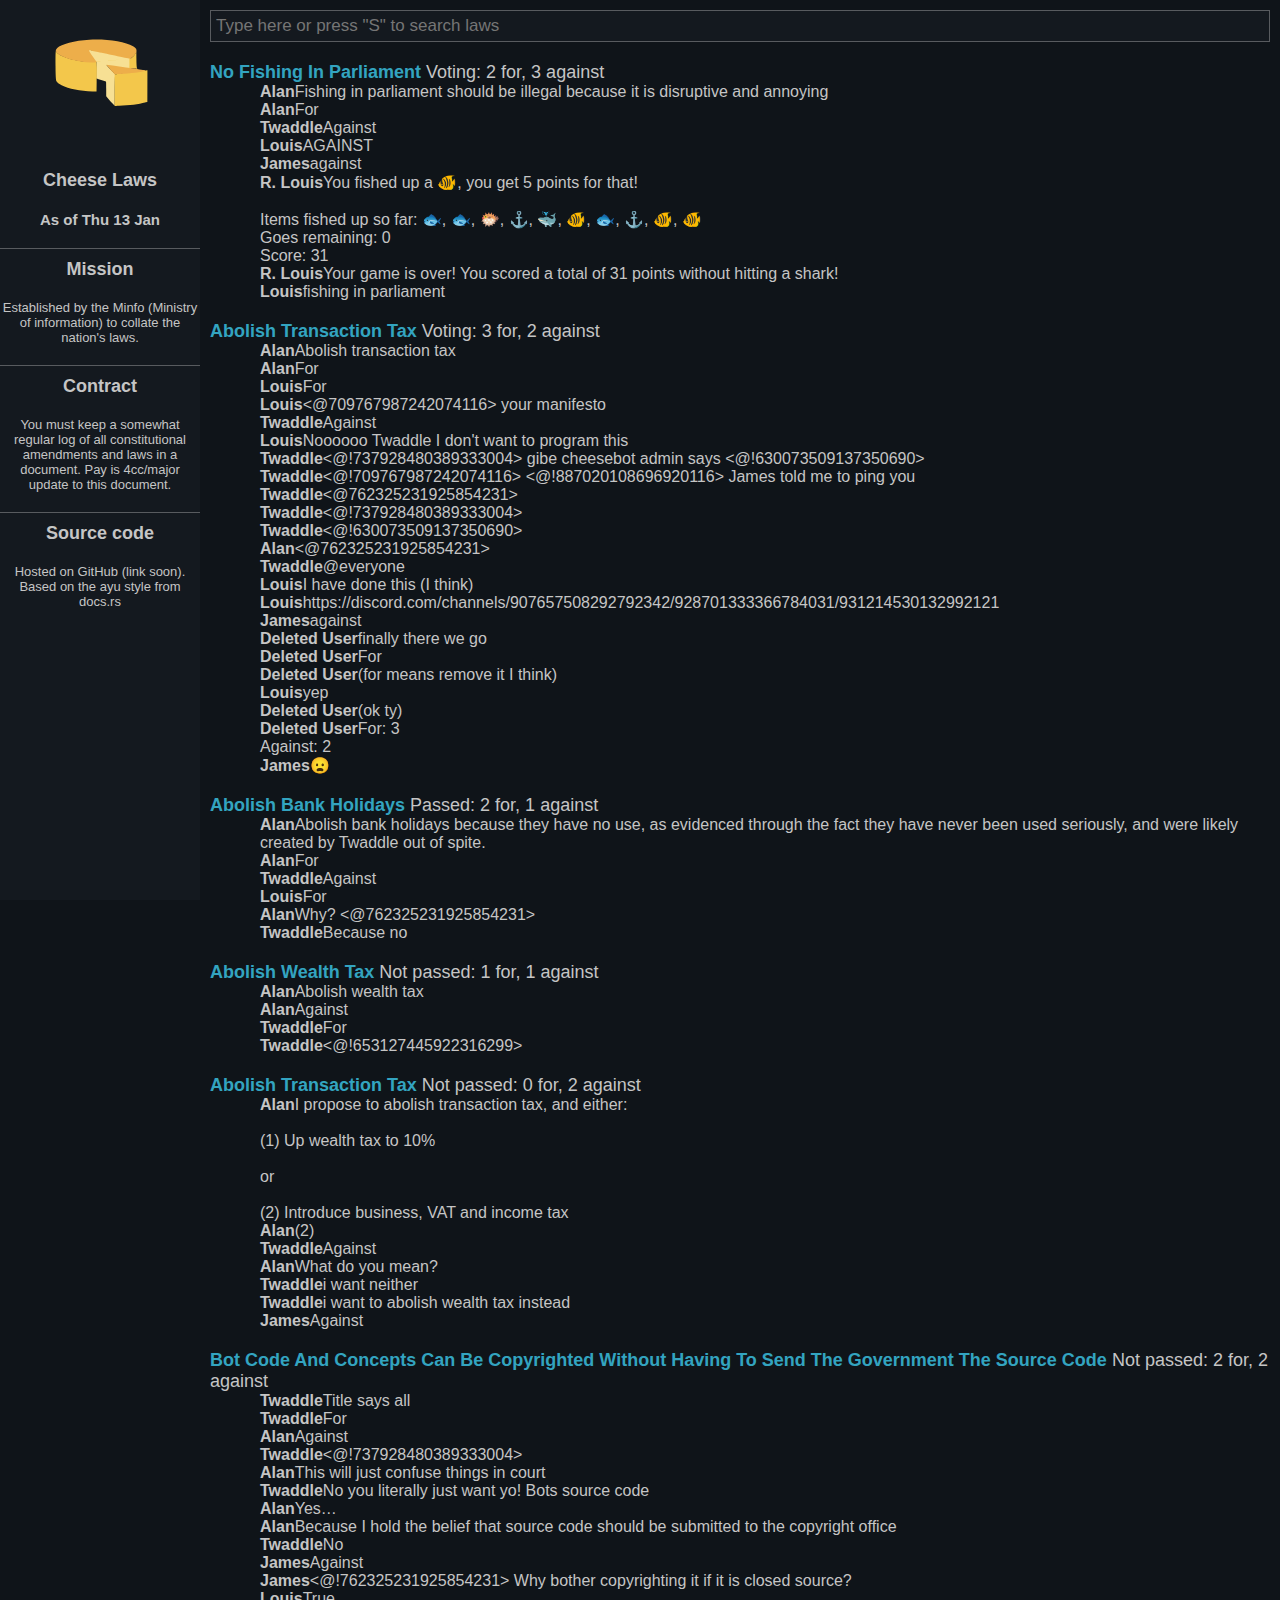
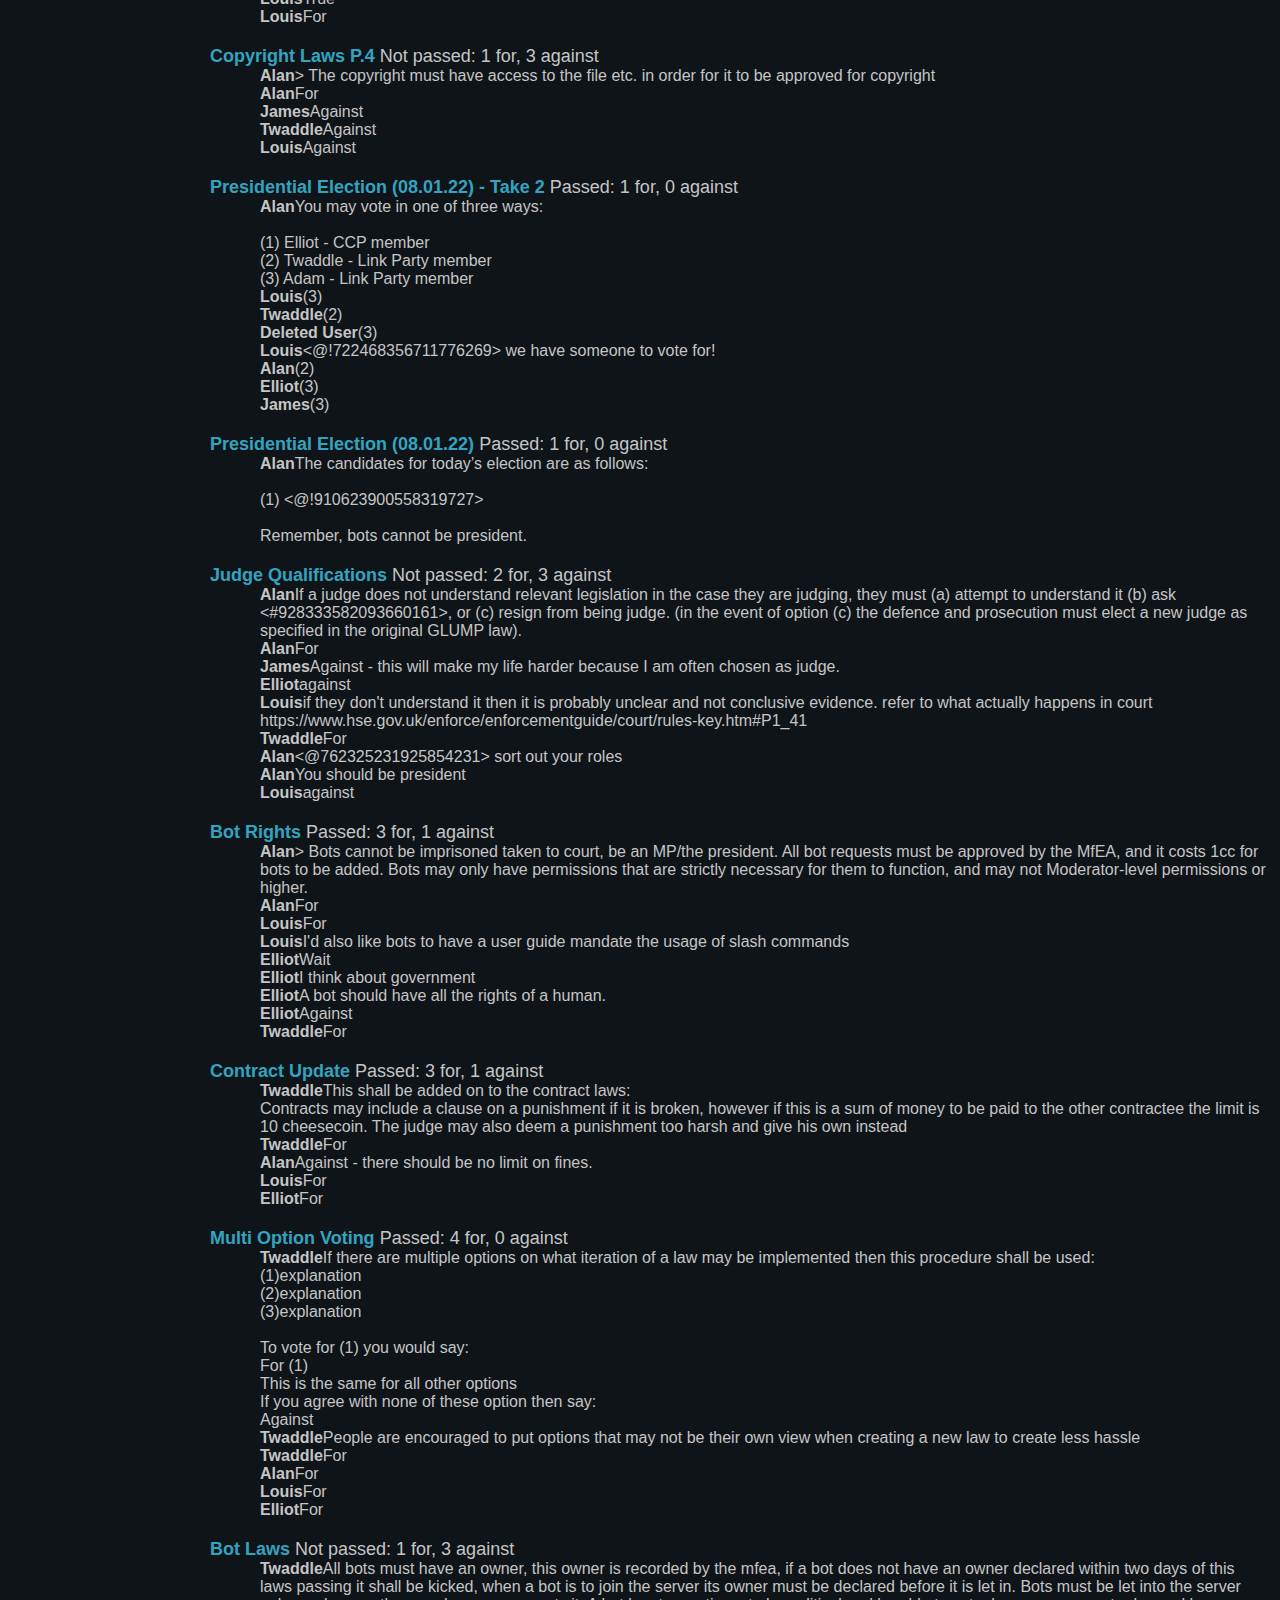
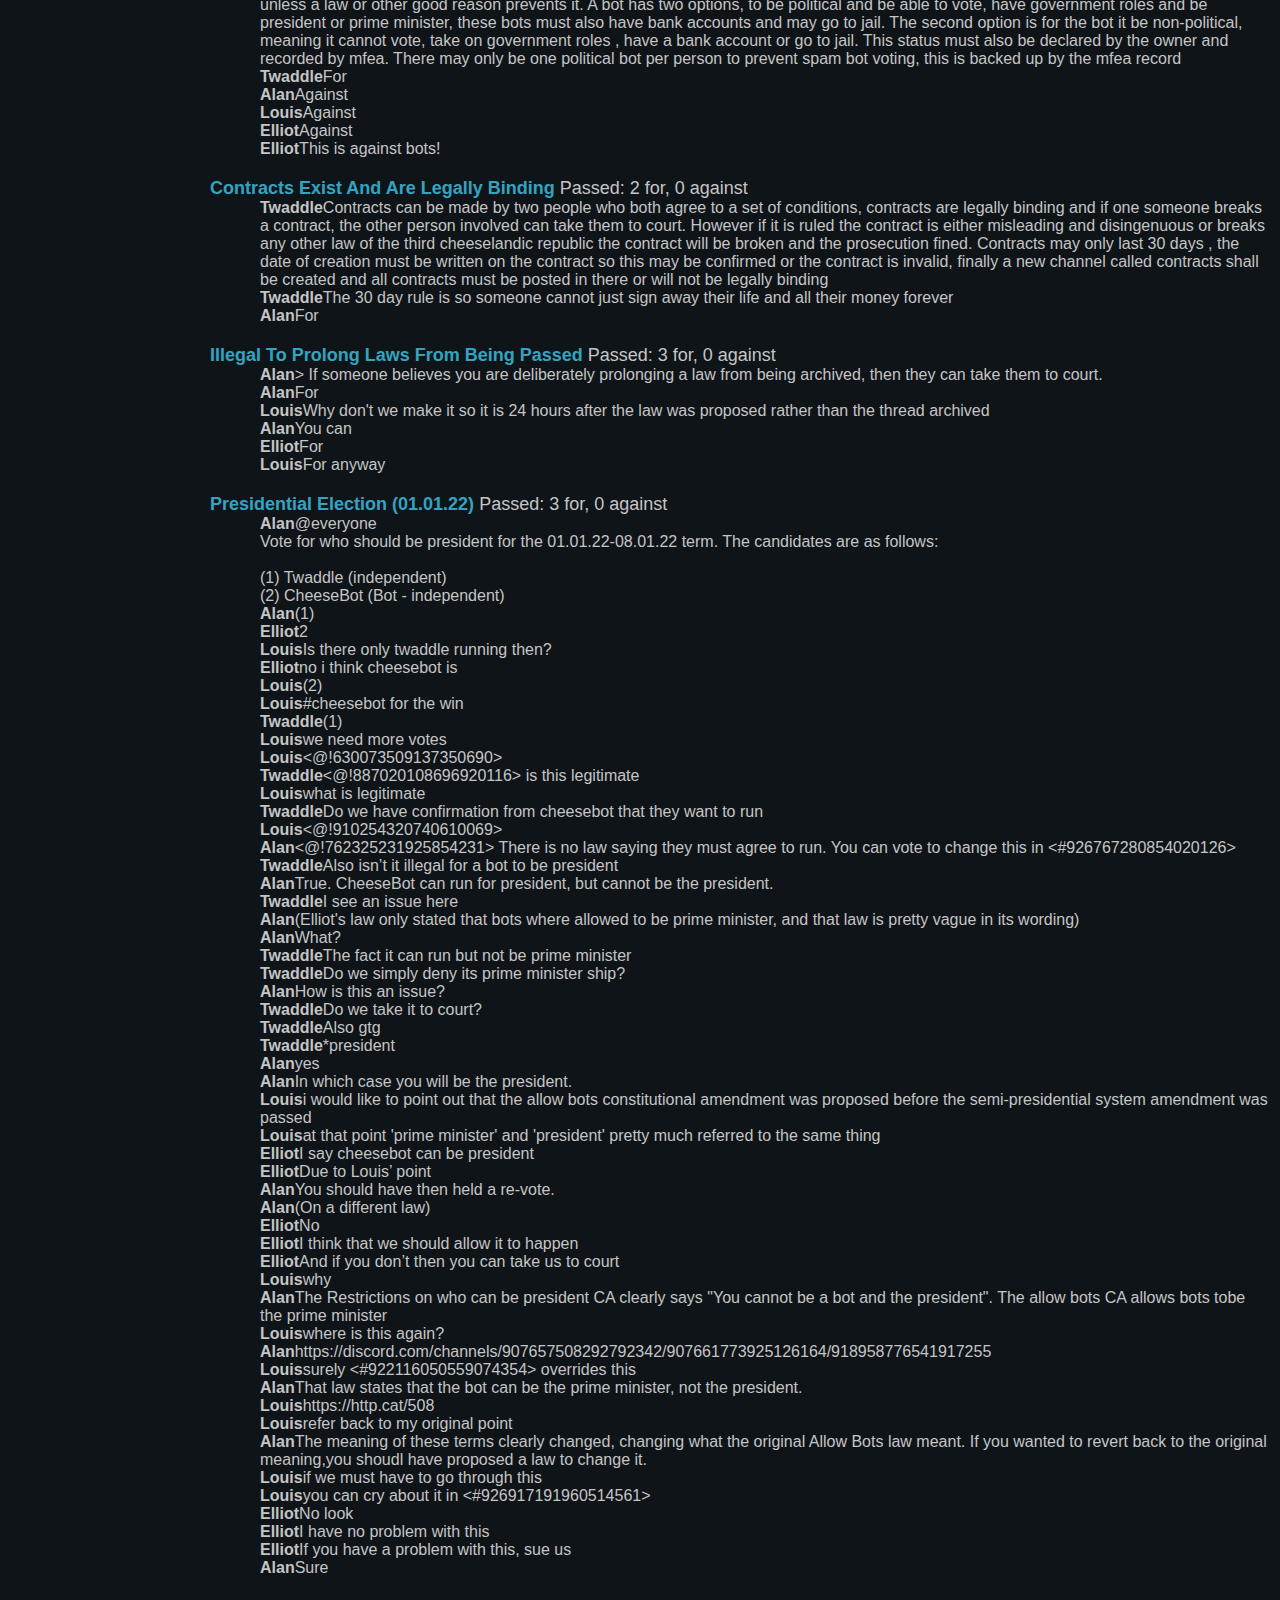
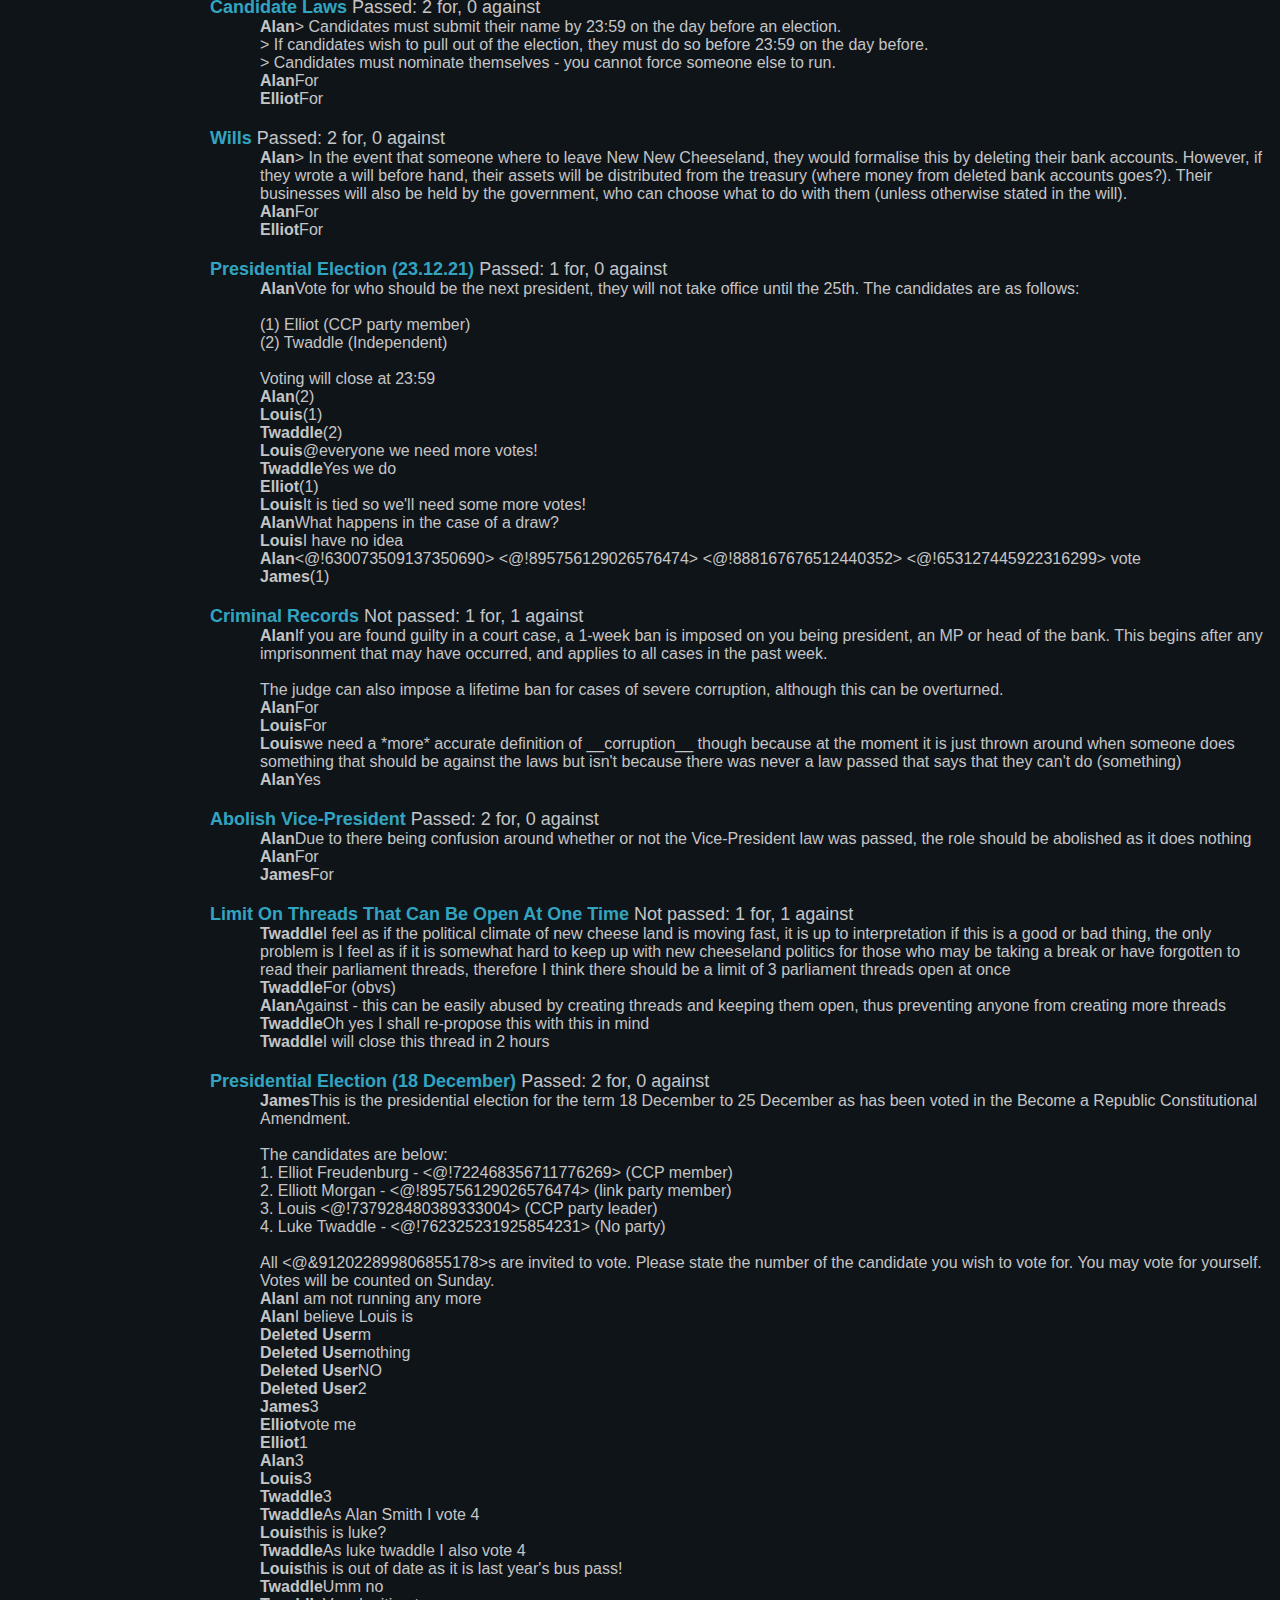
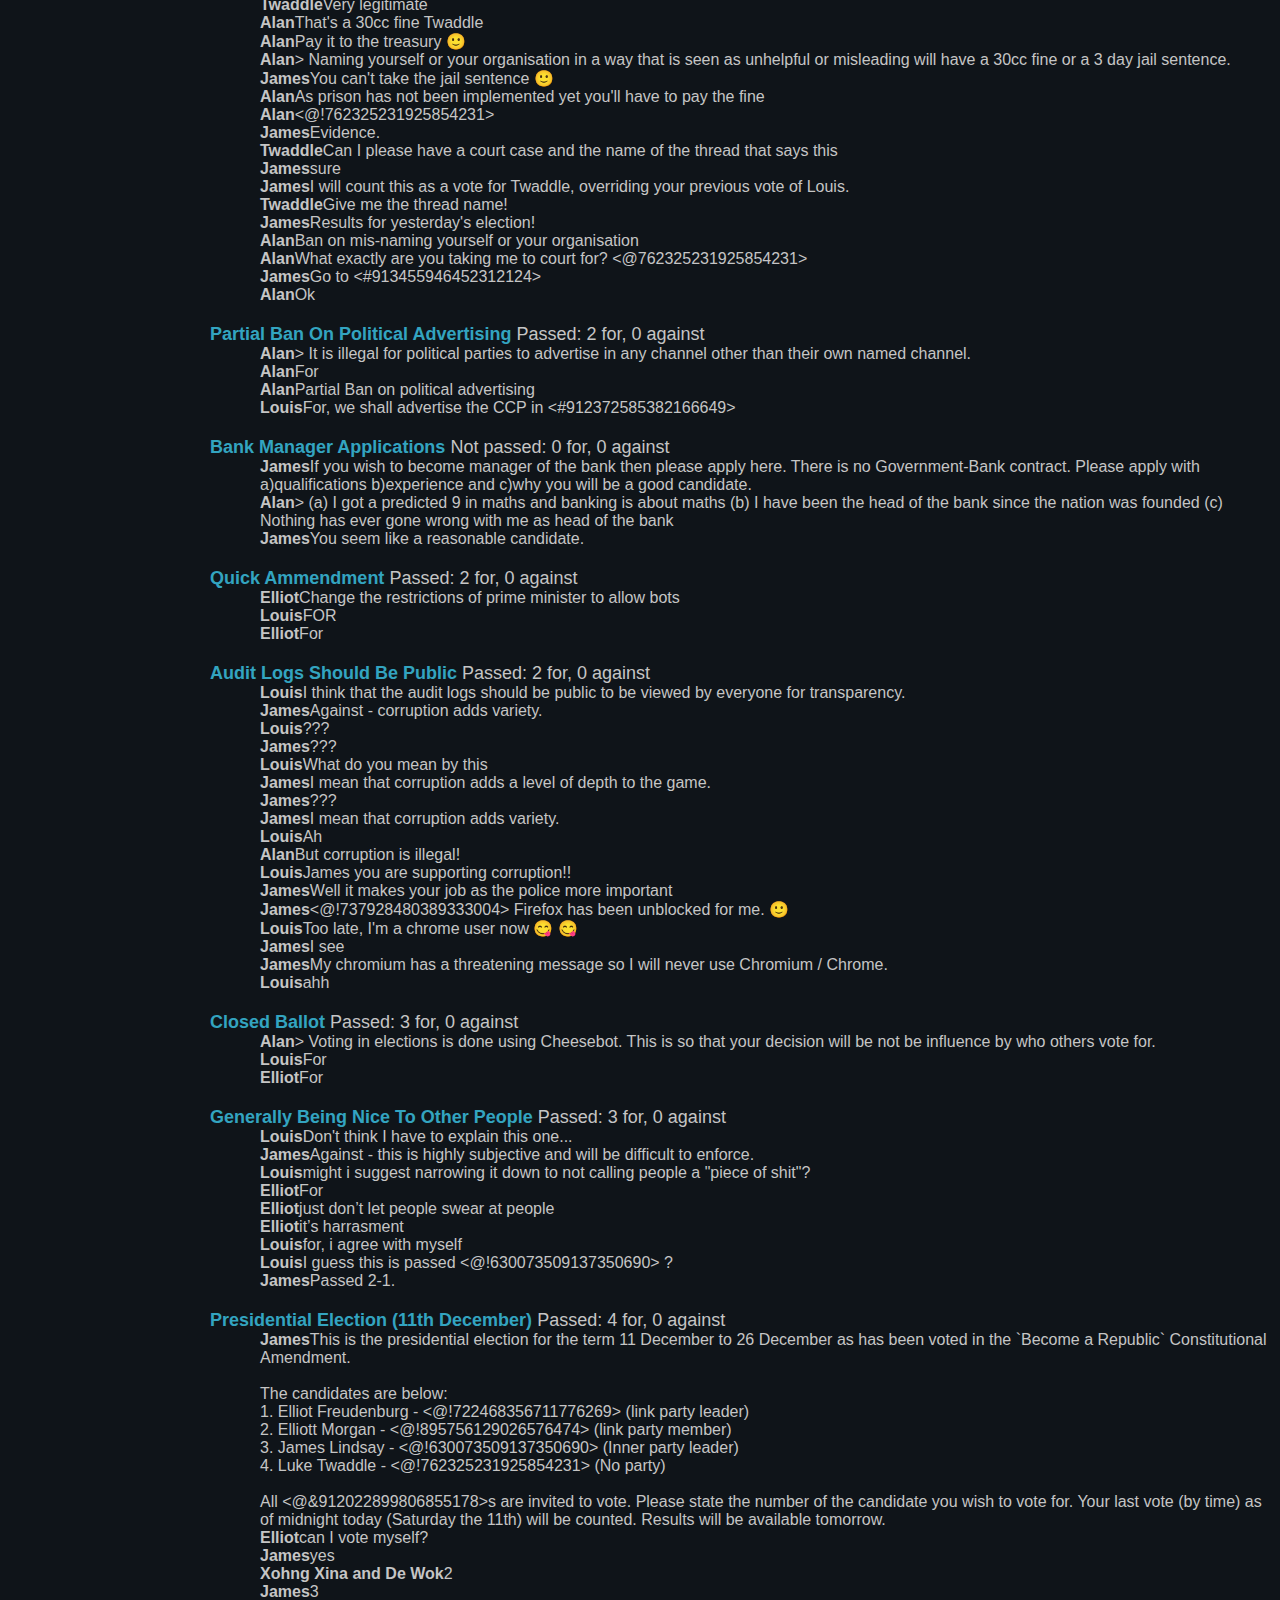
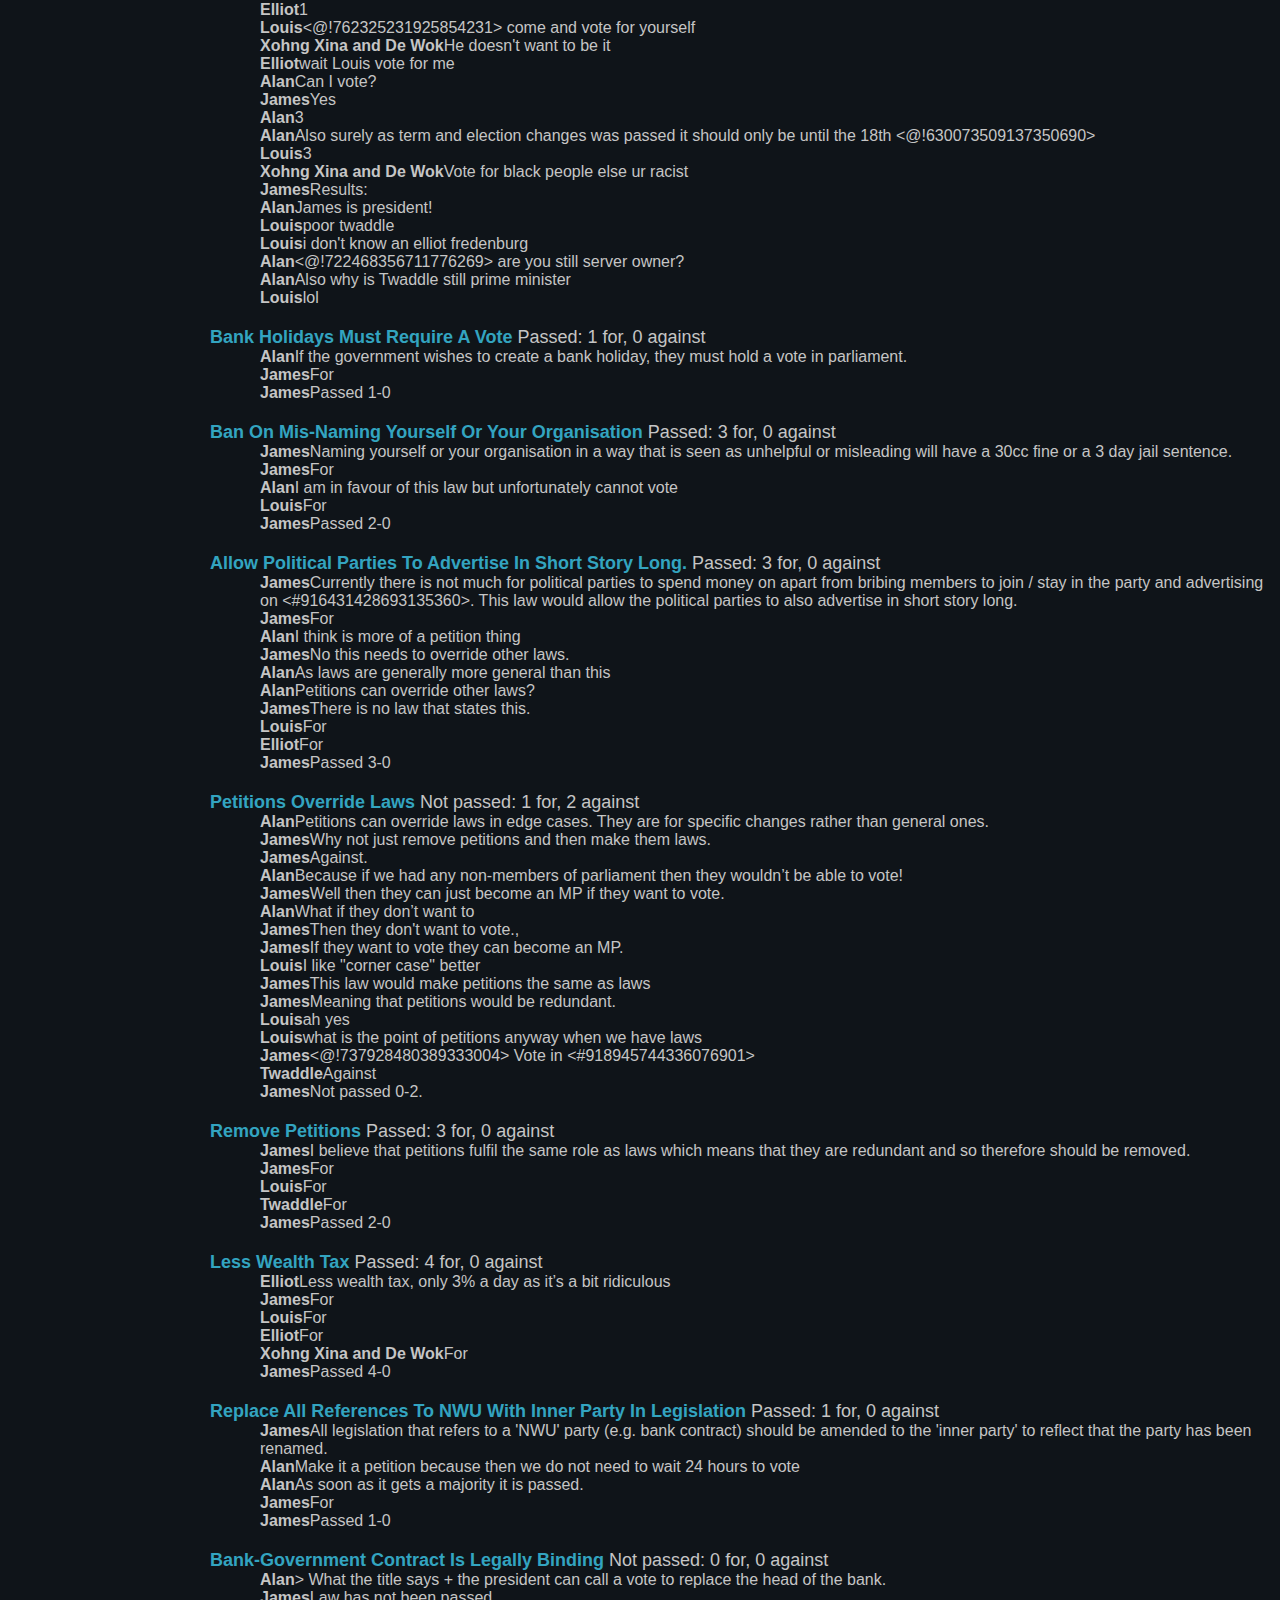
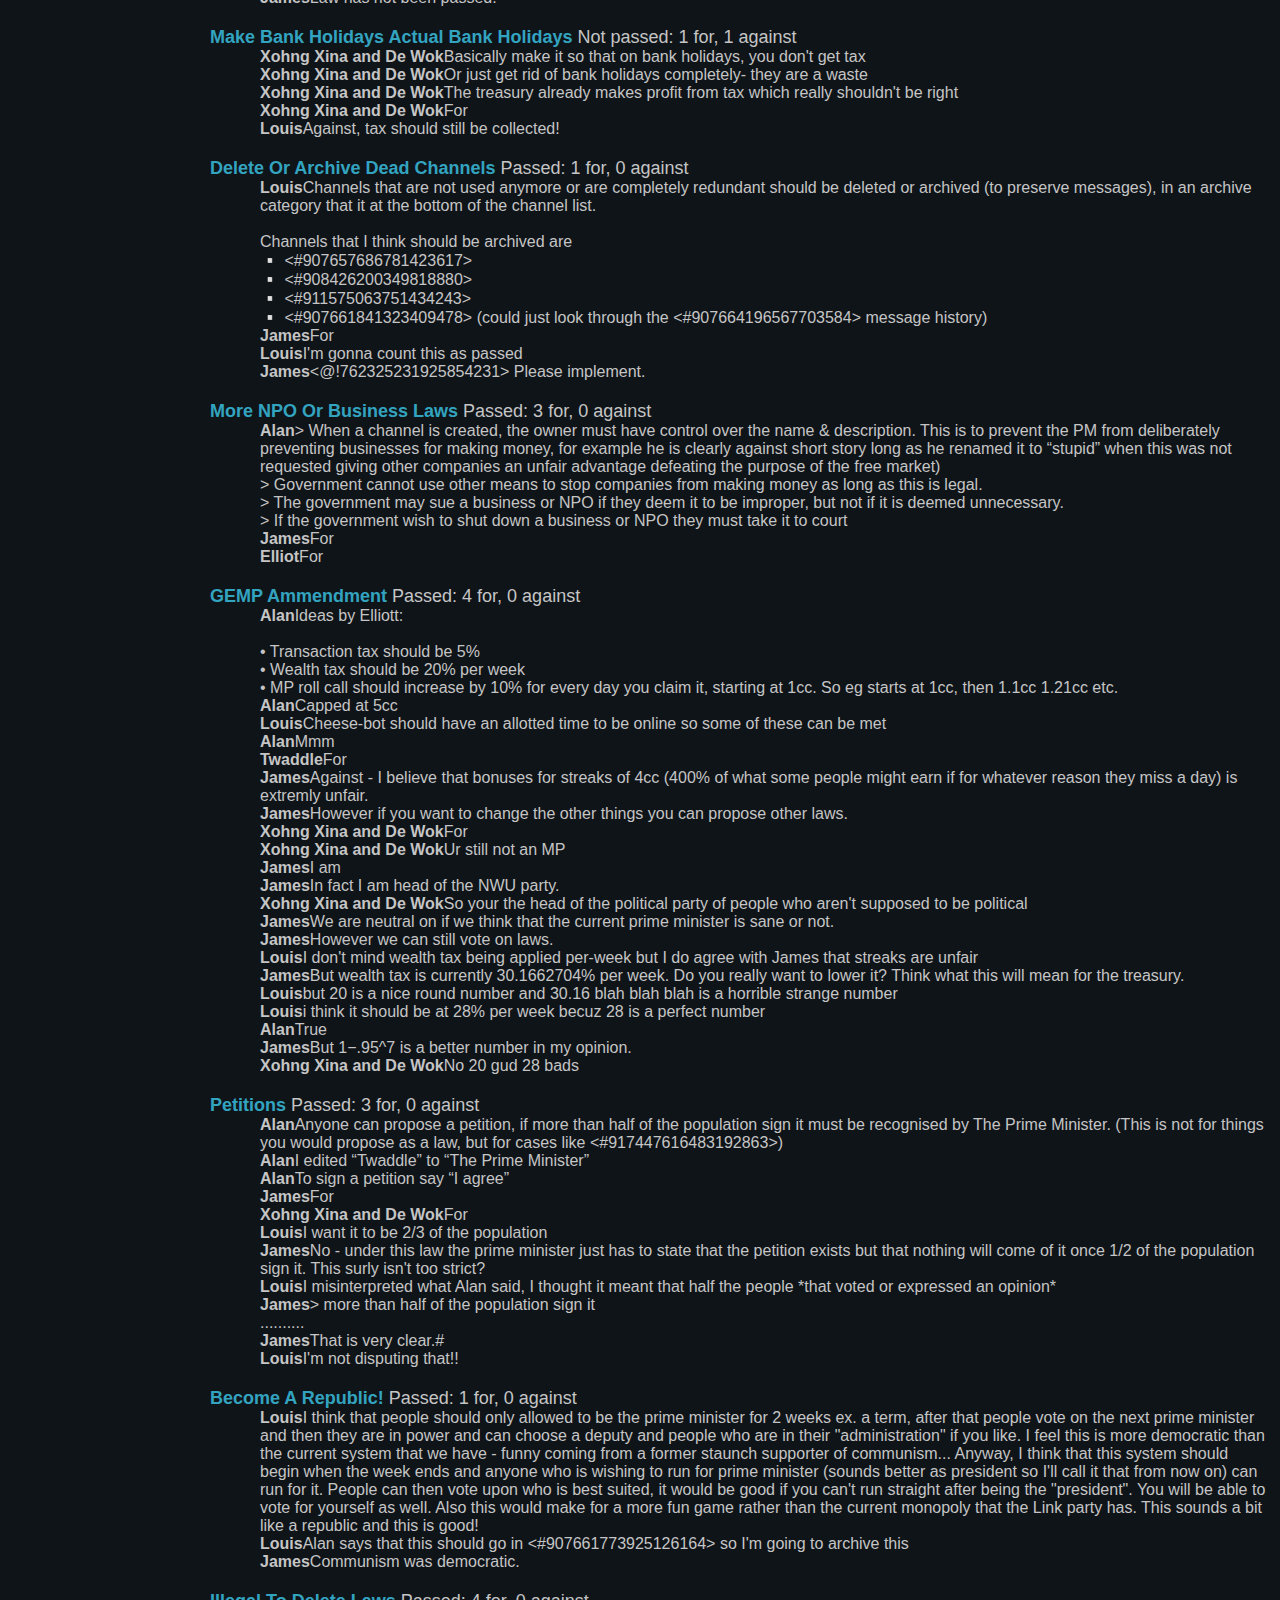
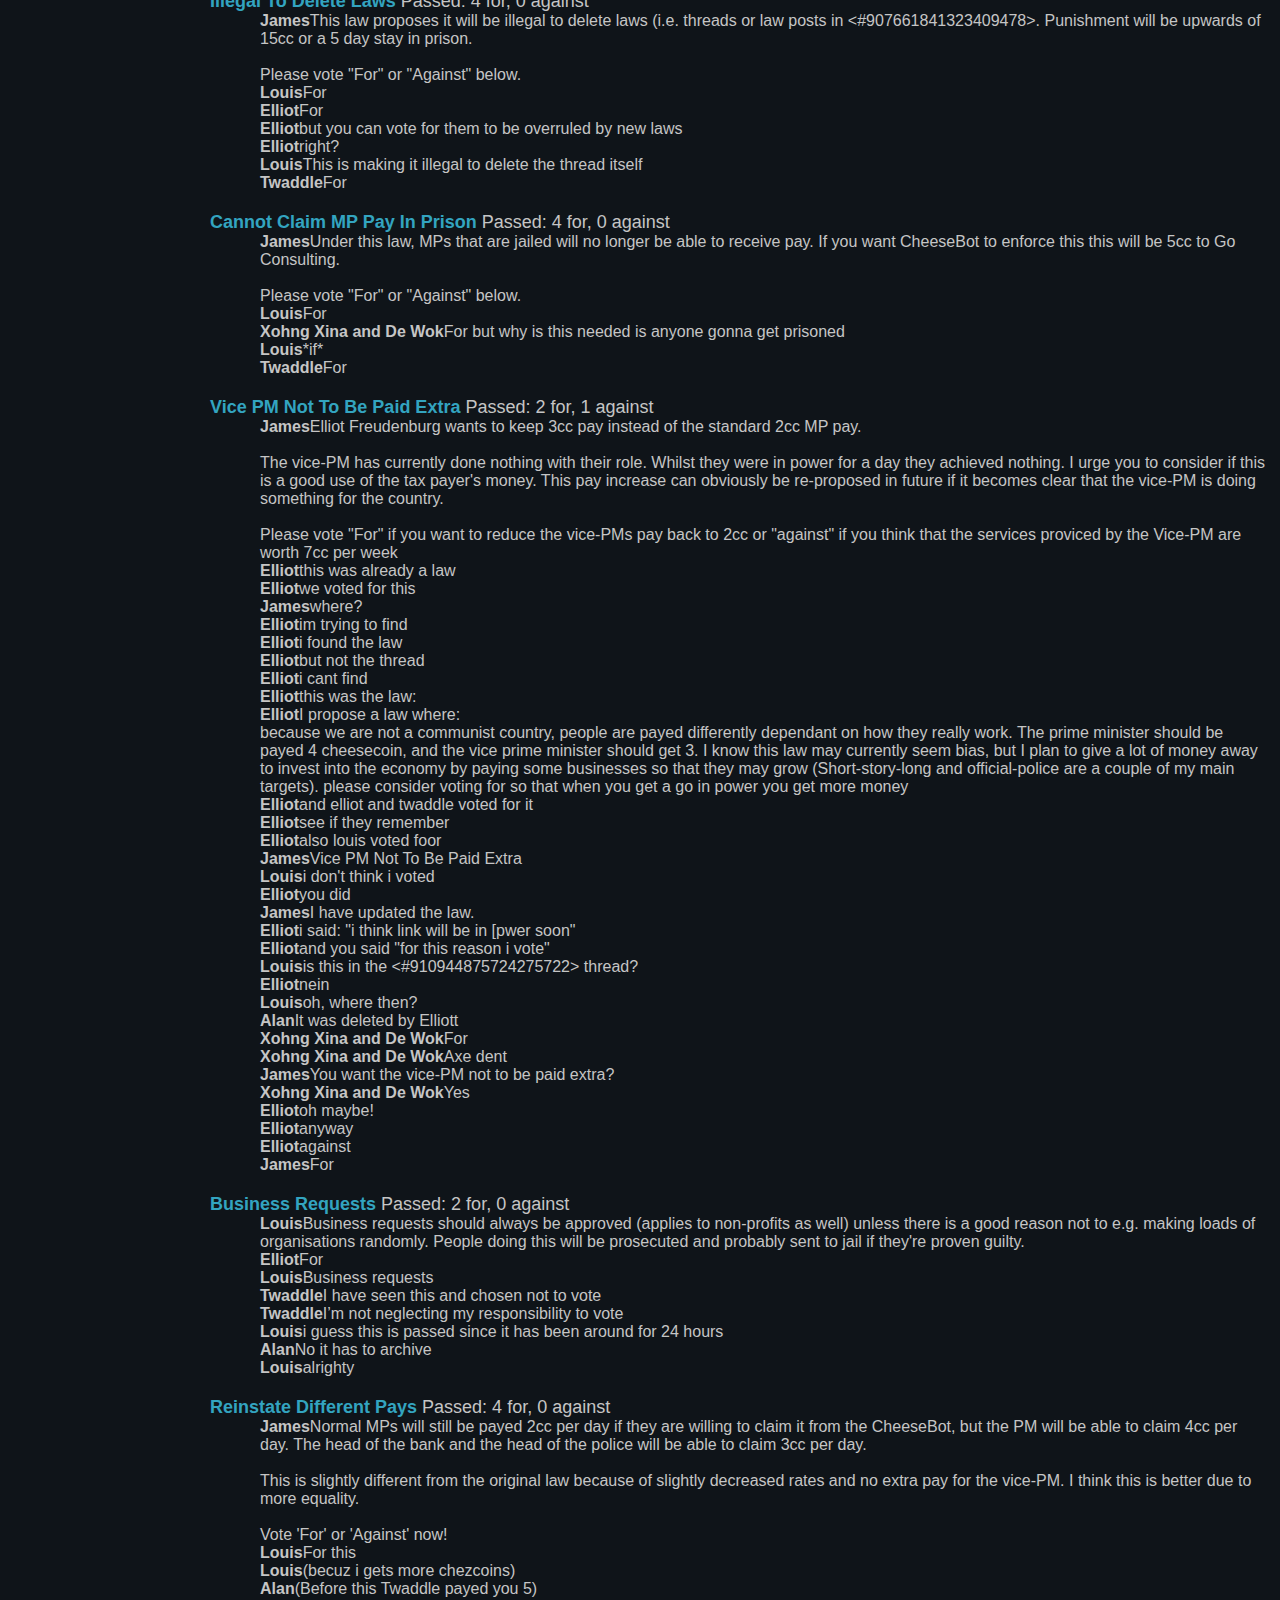
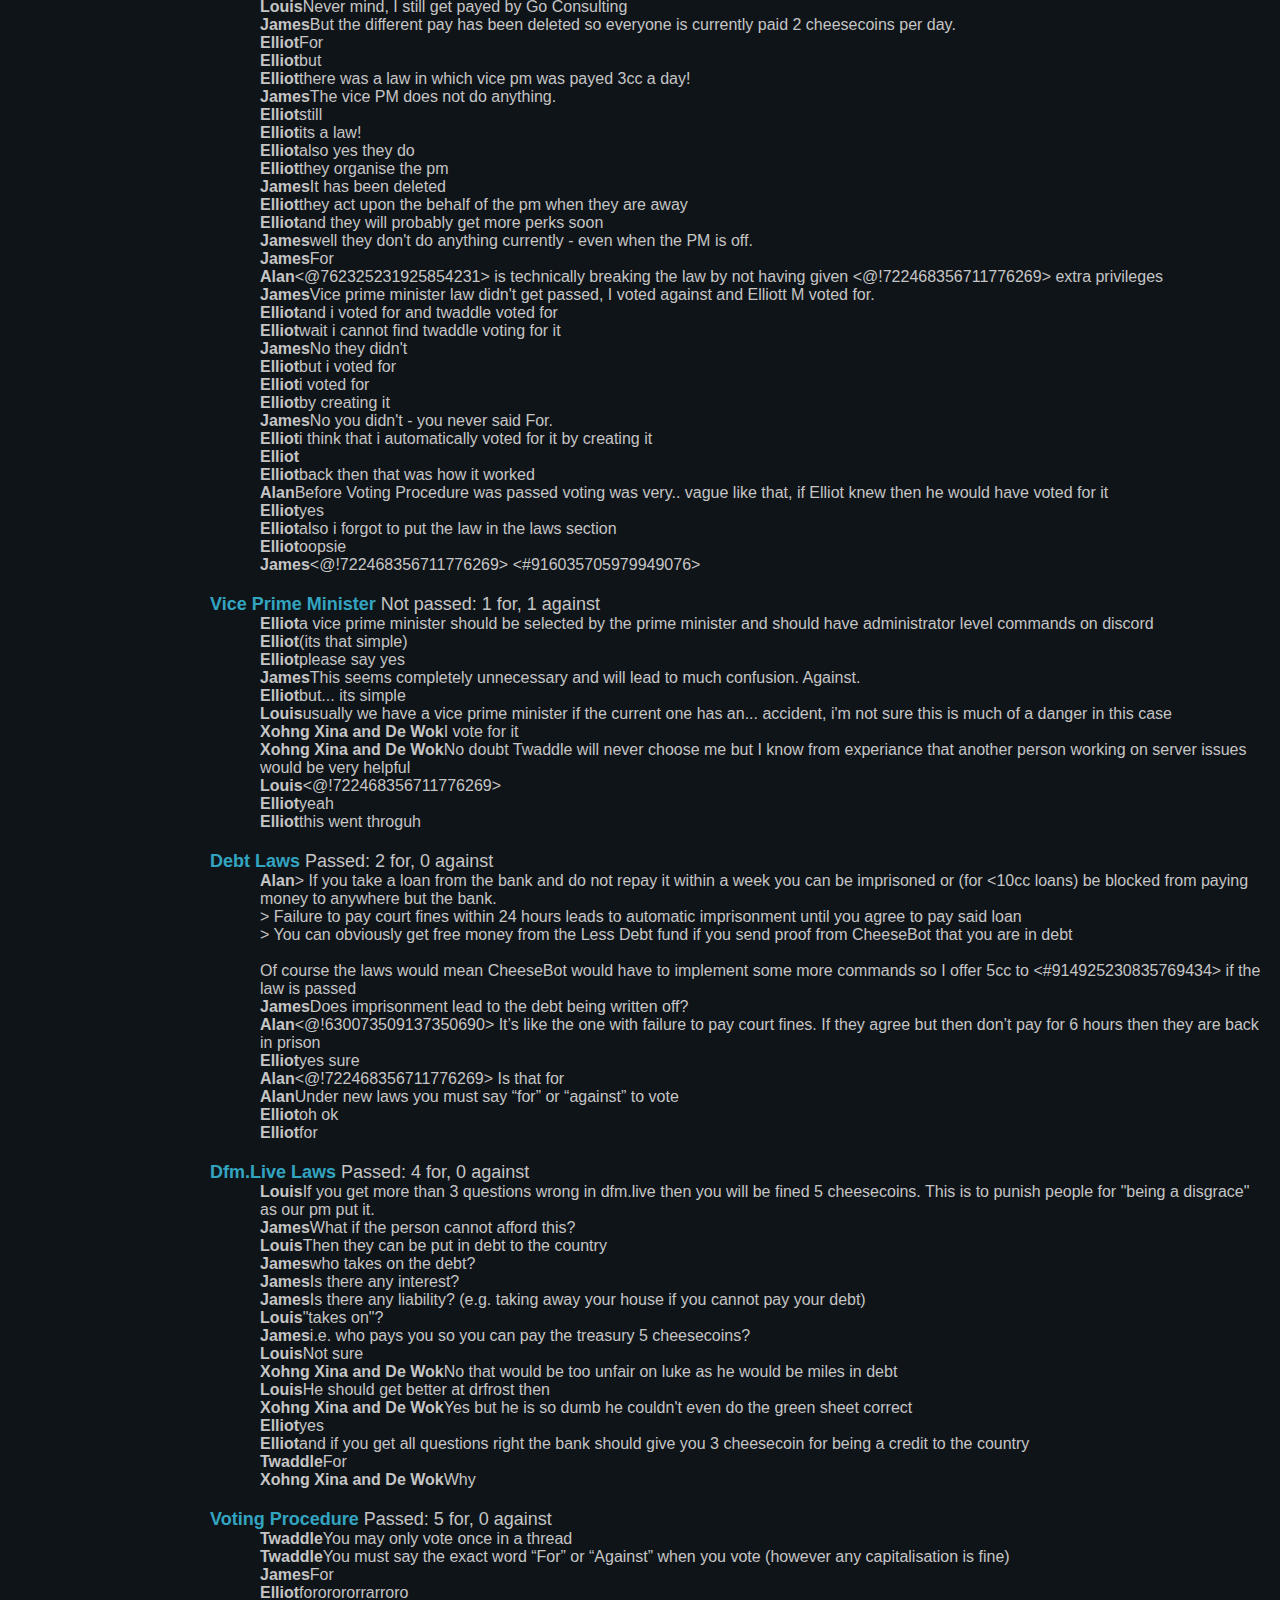
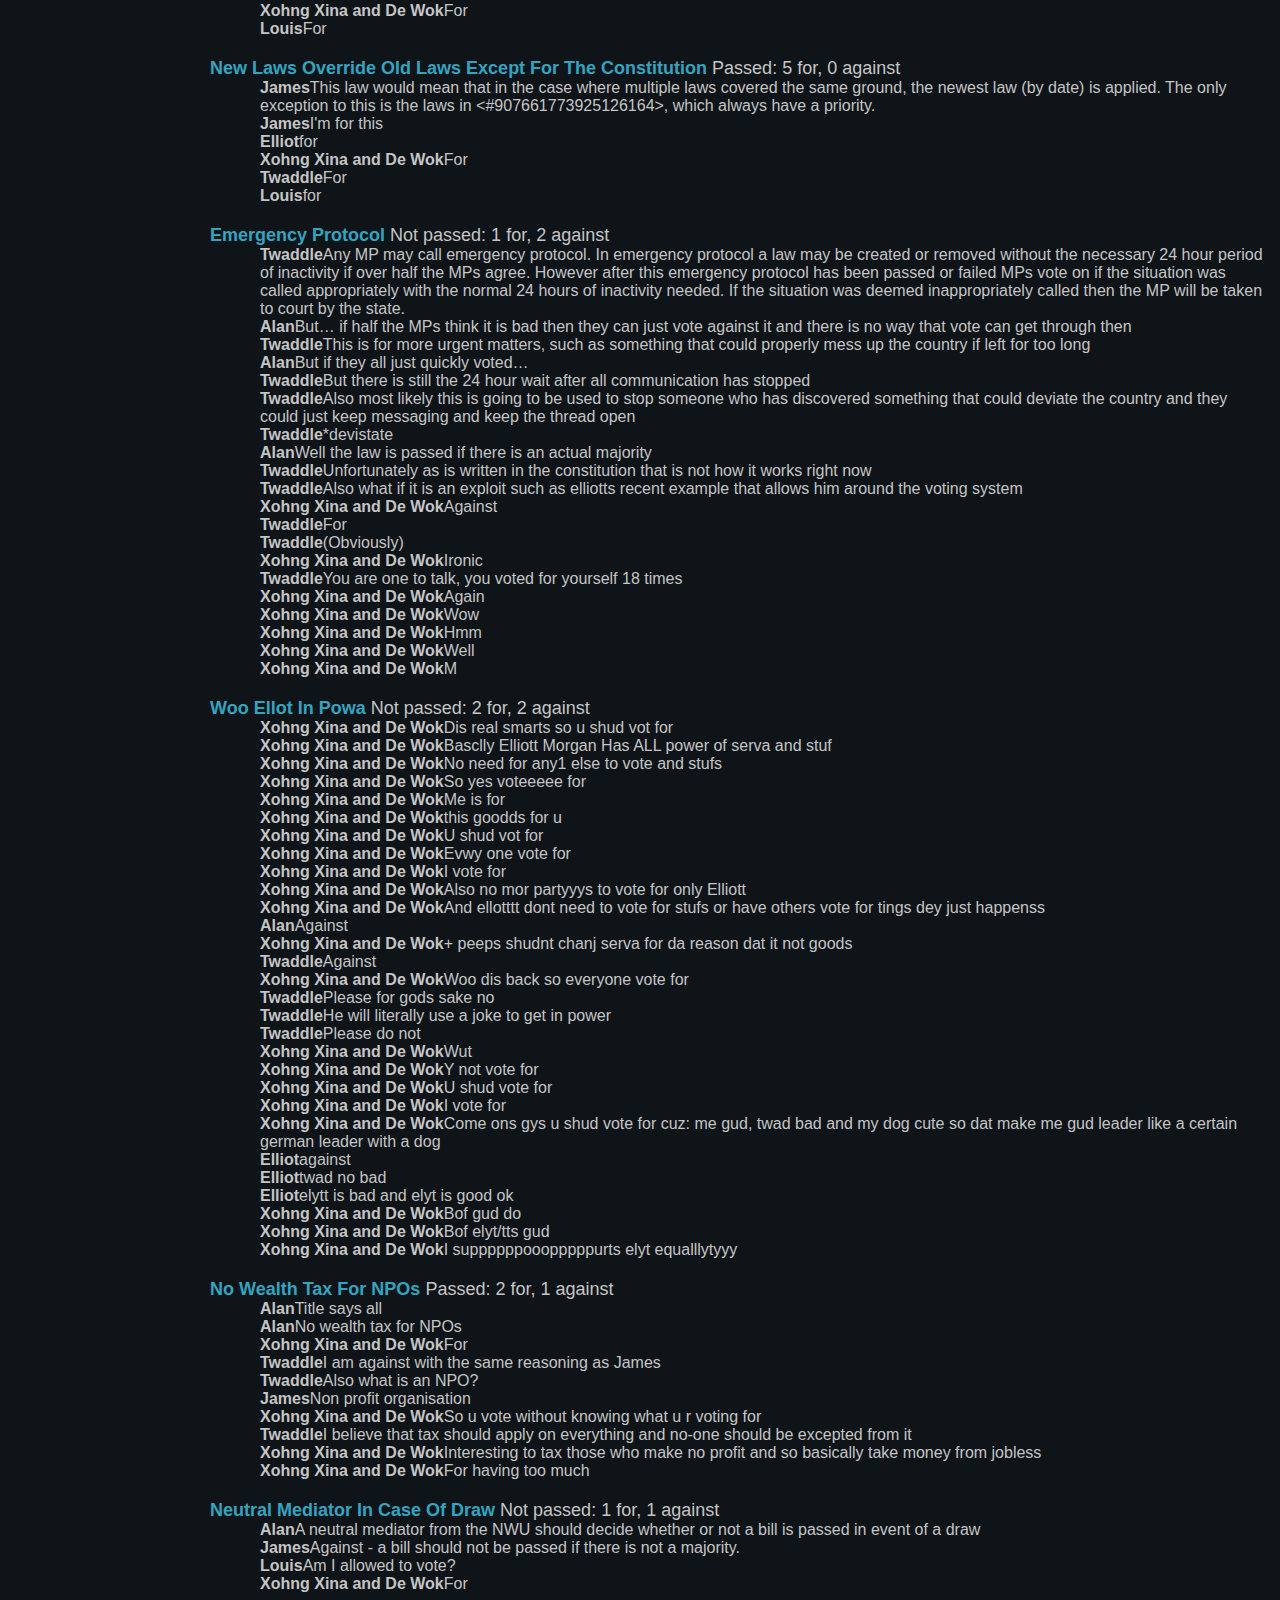
==== index.html @ 6c6e3daa "Move index to root" ====
<!DOCTYPE html>
<html lang="en">
	<head>
		<meta charset="utf-8">
		<meta name="viewport" content="width=device-width, initial-scale=1.0">
		<meta name="description" content="A serchable index of the cheese laws">
		<meta name="keywords" content="cheese, cheeseland, laws, list">
		<title>Cheese Laws</title>
		<link rel="stylesheet" type="text/css" href="../web/css/body.css">
		<link rel="stylesheet" type="text/css" href="../web/css/nav.css">
		<link rel="stylesheet" type="text/css" href="../web/css/search.css">
		<link rel="stylesheet" type="text/css" href="../web/css/laws.css">
		<link rel="icon" type="image/svg+xml" href="../web/favicon.svg">
		<script src="/web/get_laws.js"></script>
	</head>
	<body>
		<nav>
			<div class="logo-container"><img src="../web/favicon.svg" alt="logo"></div>
			<h1><b>Cheese Laws</b></h1>
			<h2>As of Thu 13 Jan</h2>
			<section>
				<h1><b>Mission</b></h1>
				<p>Established by the Minfo (Ministry of information) to collate the nation's laws.</p>
			</section>
			<section>
				<h1><b>Contract</b></h1>
				<p>You must keep a somewhat regular log of all constitutional amendments and laws in a document. Pay is 4cc/major update to this document.</p>
			</section>
			<section>
				<h1><b>Source code</b></h1>
				<p>Hosted on GitHub (link soon). Based on the ayu style from docs.rs</p>
			</section>
		</nav>
		<section id="content">
			<input type="search" id="search-box" placeholder="Type here or press &quot;S&quot; to search laws" oninput="update_search(event)" value=""/>
			
			<div id="laws-box"></div>
		</section>
	</body>
</html>
---- web/css/body.css ----
:root{
	--body: #0f1419;
	--nav: #14191f;
	--text: #c5c5c5;
}

body{
	background-color: var(--body);
	color: var(--text);
	margin: 0;
	position: relative;
	padding: 0;
	scrollbar-color: #5c6773 transparent;
	font-family: "Fira Sans",sans-serif;
}
nav{
	background-color: var(--nav);
}
#content{
	padding: 10px;
}
---- web/css/nav.css ----
:root {
	--seperator: #c5c5c562;
	--seperator-selected: #33a4c0;
}
@media screen and (min-width: 1000px) {
	nav{
		width: 200px;
		position: fixed;
		left: 0;
		top: 0;
		bottom: 0;
		overflow: auto;
		display: block;
	}
	nav .logo-container{
		height: 120px;
		width: 120px;
		position: relative;
		margin: 20px auto;
		display: block;
		margin-top: 10px;
		margin-bottom: 40px;
	}
	
	nav h1{
		margin: 10px 10px 20px 10px;
	}

	#content {
		margin-left: 200px;
	}
}
@media not (min-width: 1000px) {
	nav{
		height: 40px;
		width: 100%;
		display: flex;
	}
	nav .logo-container{
		height: 100%;
		display: inline-block;
	}
	nav h1, nav h2{
		display:inline-block;
		margin:auto;
	}
	nav h1{
		flex-grow: 1;
	}
	nav h2::first-letter{
		text-transform: lowercase;
	}
	nav section{
		display:none;
	}
}
nav .logo-container img{
	height: 100%;
}
nav h1, h2, p{
	font-size: 18px;
	word-wrap: break-word;
	text-align: center;
}
nav h2{
	font-size: 15px;
}
nav p{
	font-size: 13px;
}
nav section::before{
	margin-top: 20px;
	content: "";
	width:100%;
	display: block;
	background-color: var(--seperator);
	height: 1px;
}
---- web/css/search.css ----
#search-box{
	width: 100%;
	font-size: 17px;
	padding: 5px;
	color: var(--text);
	background-color: var(--nav);
	border: 1px solid var(--seperator);
}
#search-box-selected{
	border-color: var(--seperator-selected);
	outline: none;
	box-shadow: none;
}
---- web/css/laws.css ----
.law-title{
	color: var(--seperator-selected);
	font-size: 18px;
	font-weight:bold;
	text-transform: capitalize;
}
.law-status{
	font-size: 18px;
}
.law-info{
	margin-left: 50px;
	margin-bottom: 20px;
}
#laws-box{
	margin-top:20px;
}
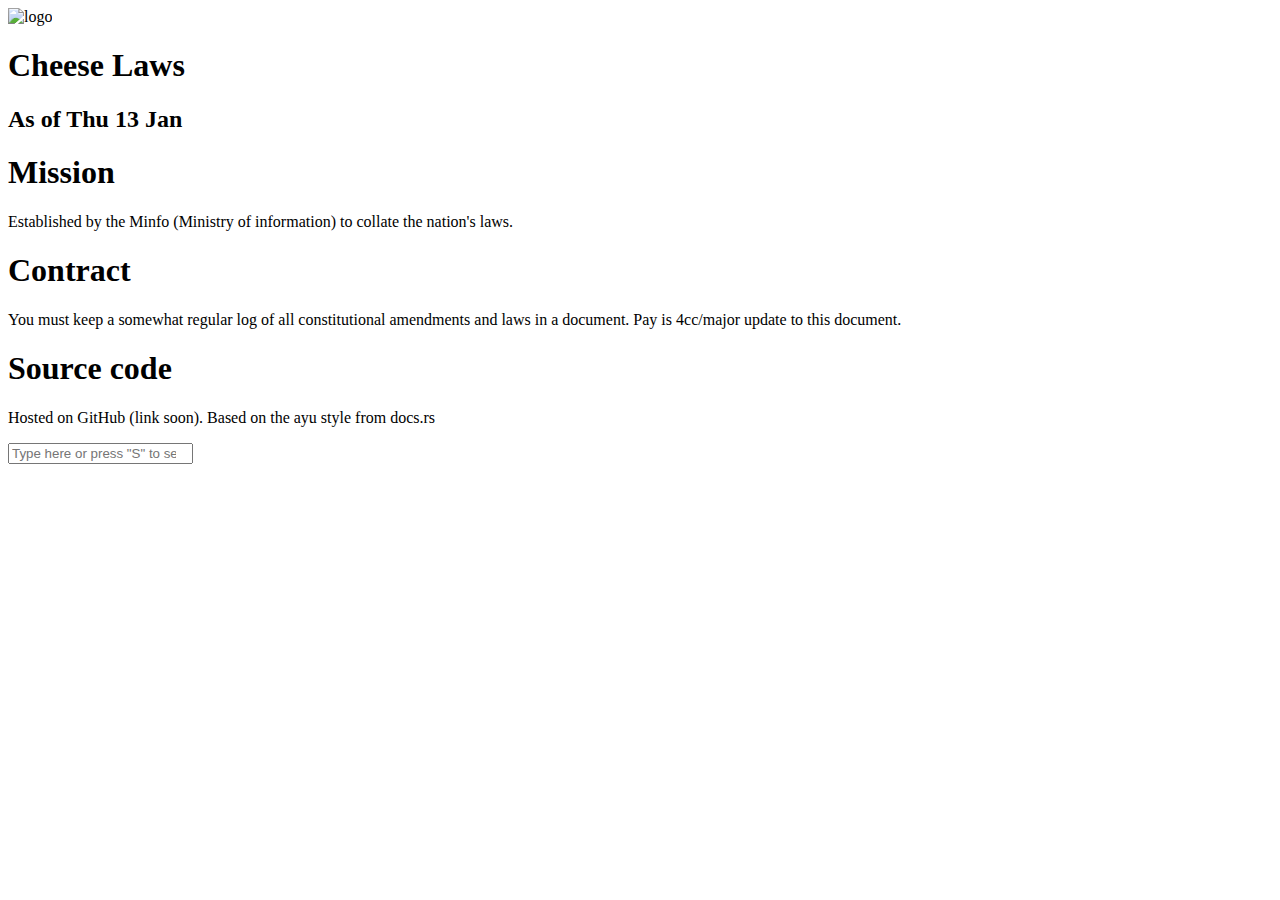
==== commit fe6dc880: "Fix paths (again)" ====
--- a/index.html
+++ b/index.html
@@ -6,16 +6,16 @@
 		<meta name="description" content="A serchable index of the cheese laws">
 		<meta name="keywords" content="cheese, cheeseland, laws, list">
 		<title>Cheese Laws</title>
-		<link rel="stylesheet" type="text/css" href="../web/css/body.css">
-		<link rel="stylesheet" type="text/css" href="../web/css/nav.css">
-		<link rel="stylesheet" type="text/css" href="../web/css/search.css">
-		<link rel="stylesheet" type="text/css" href="../web/css/laws.css">
-		<link rel="icon" type="image/svg+xml" href="../web/favicon.svg">
-		<script src="/web/get_laws.js"></script>
+		<link rel="stylesheet" type="text/css" href="cheese-laws/web/css/body.css">
+		<link rel="stylesheet" type="text/css" href="cheese-laws/web/css/nav.css">
+		<link rel="stylesheet" type="text/css" href="cheese-laws/web/css/search.css">
+		<link rel="stylesheet" type="text/css" href="cheese-laws/web/css/laws.css">
+		<link rel="icon" type="image/svg+xml" href="cheese-laws/web/favicon.svg">
+		<script src="cheese-laws/web/get_laws.js"></script>
 	</head>
 	<body>
 		<nav>
-			<div class="logo-container"><img src="../web/favicon.svg" alt="logo"></div>
+			<div class="logo-container"><img src="cheese-laws/web/favicon.svg" alt="logo"></div>
 			<h1><b>Cheese Laws</b></h1>
 			<h2>As of Thu 13 Jan</h2>
 			<section>
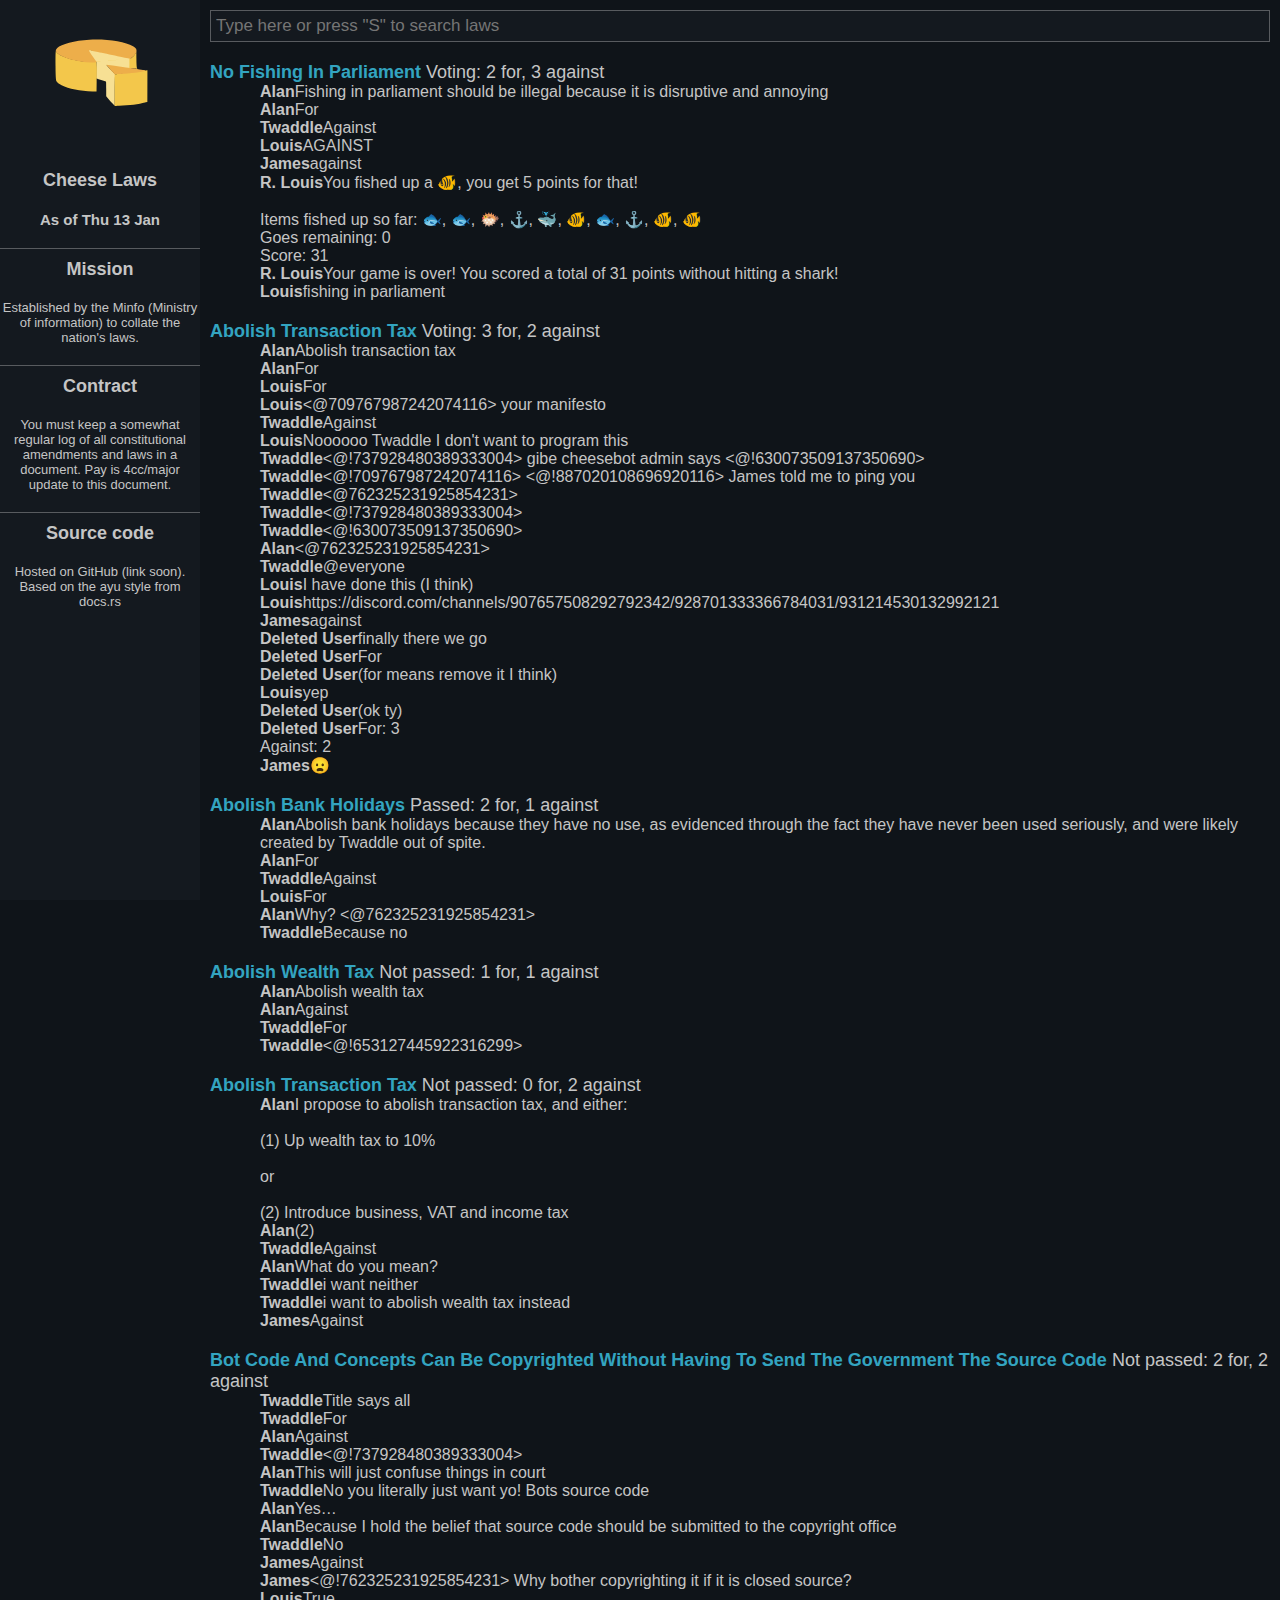
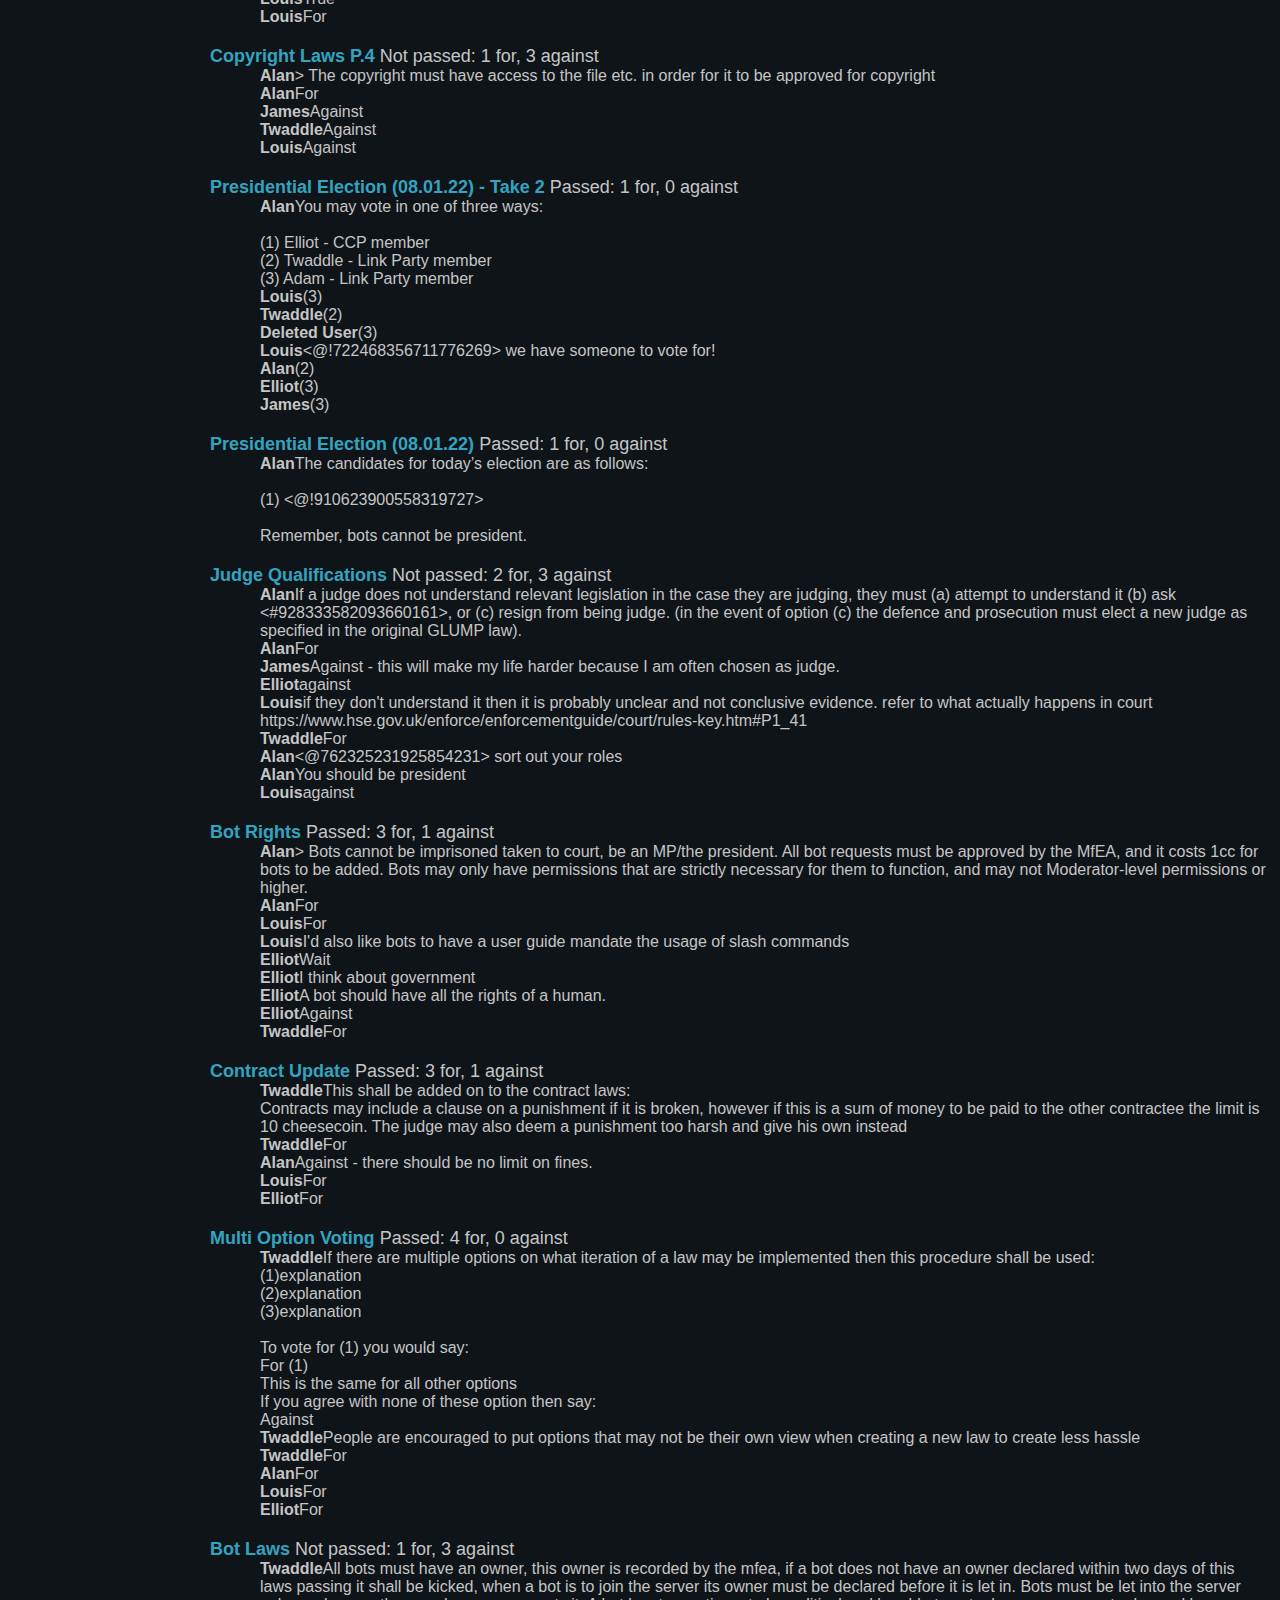
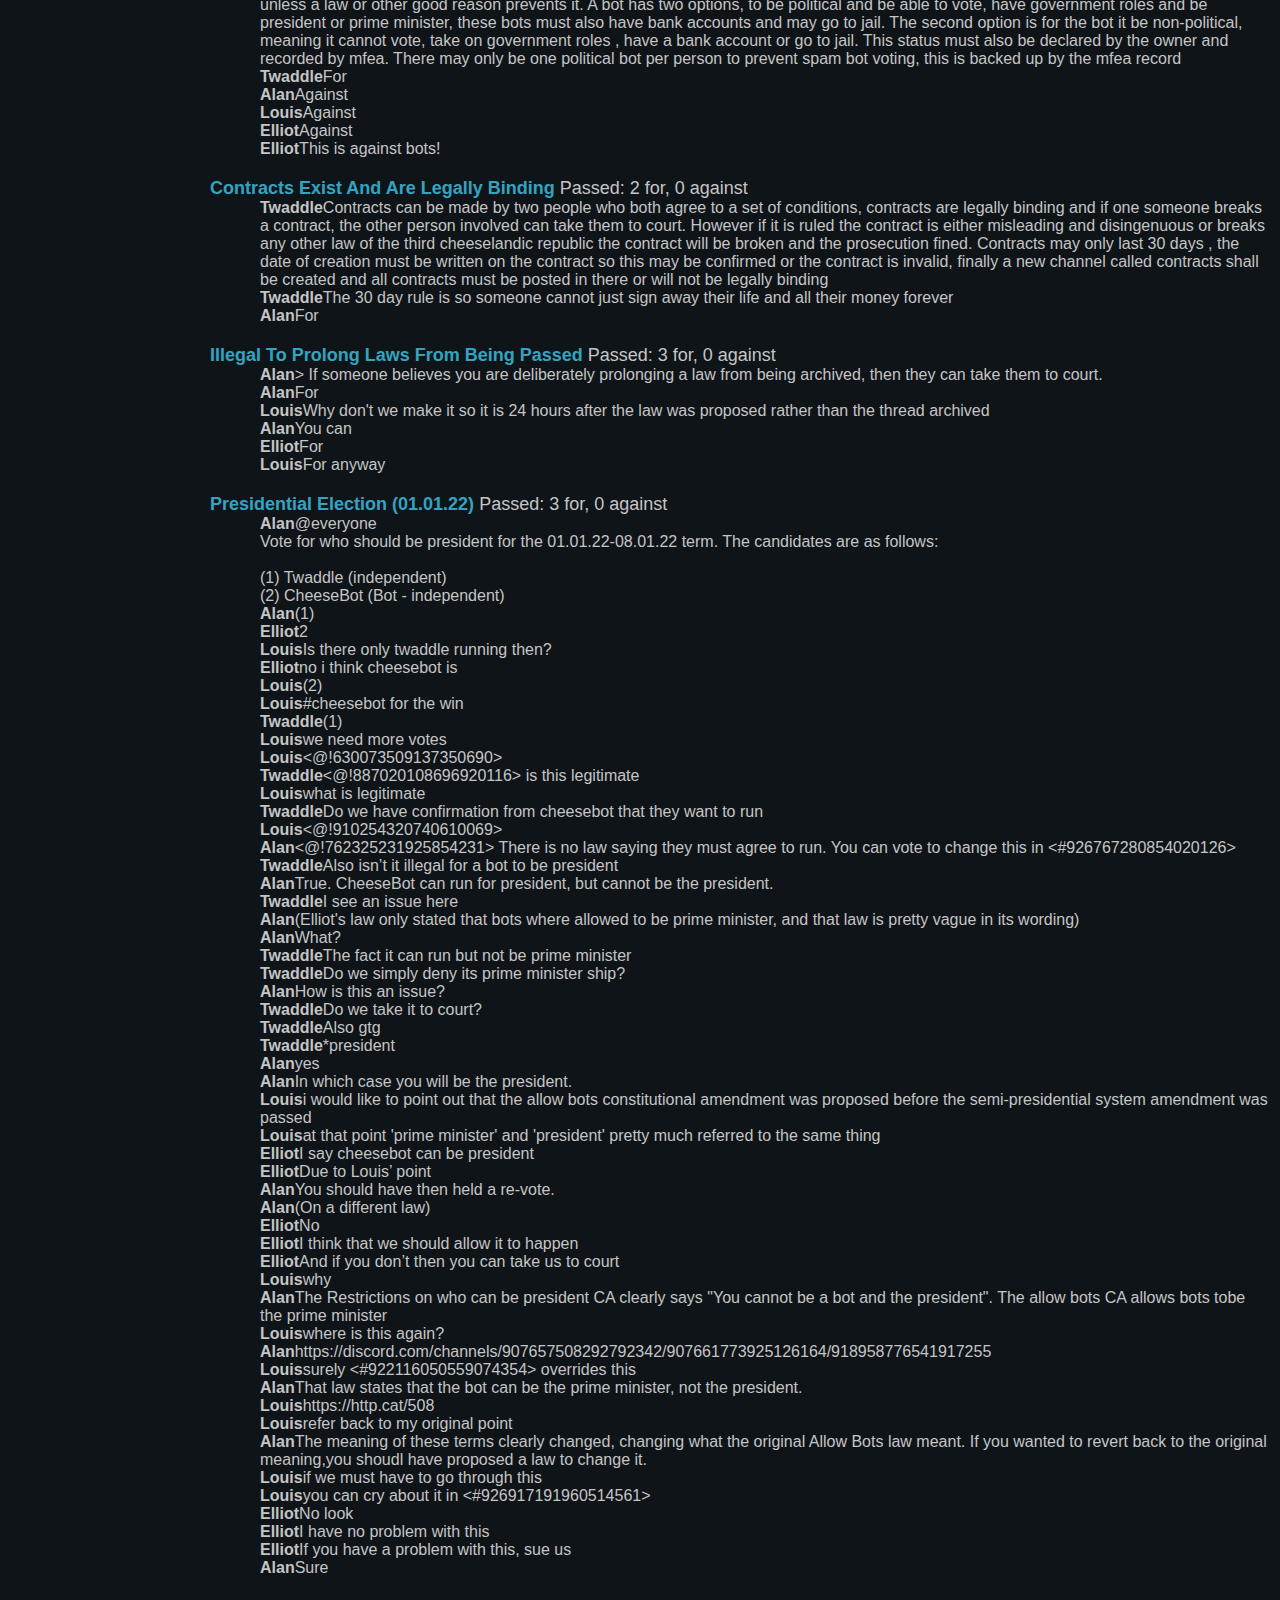
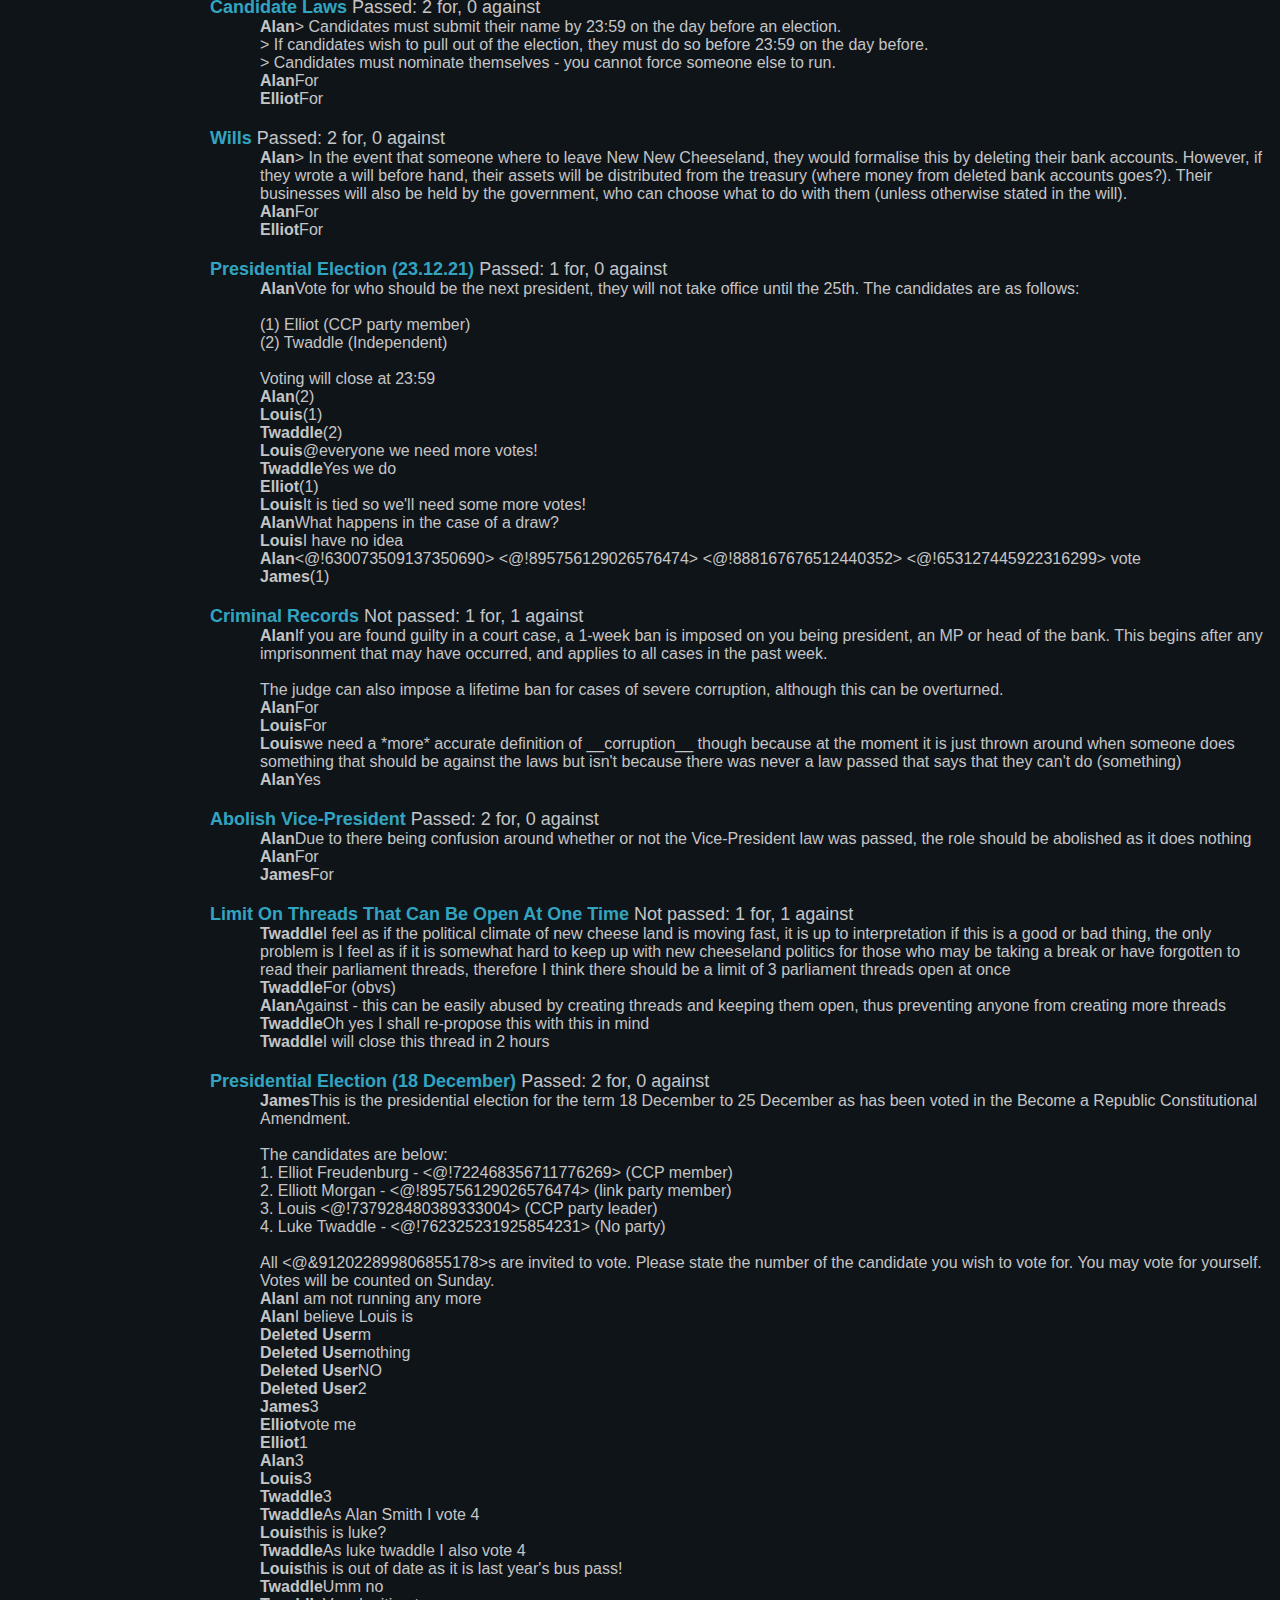
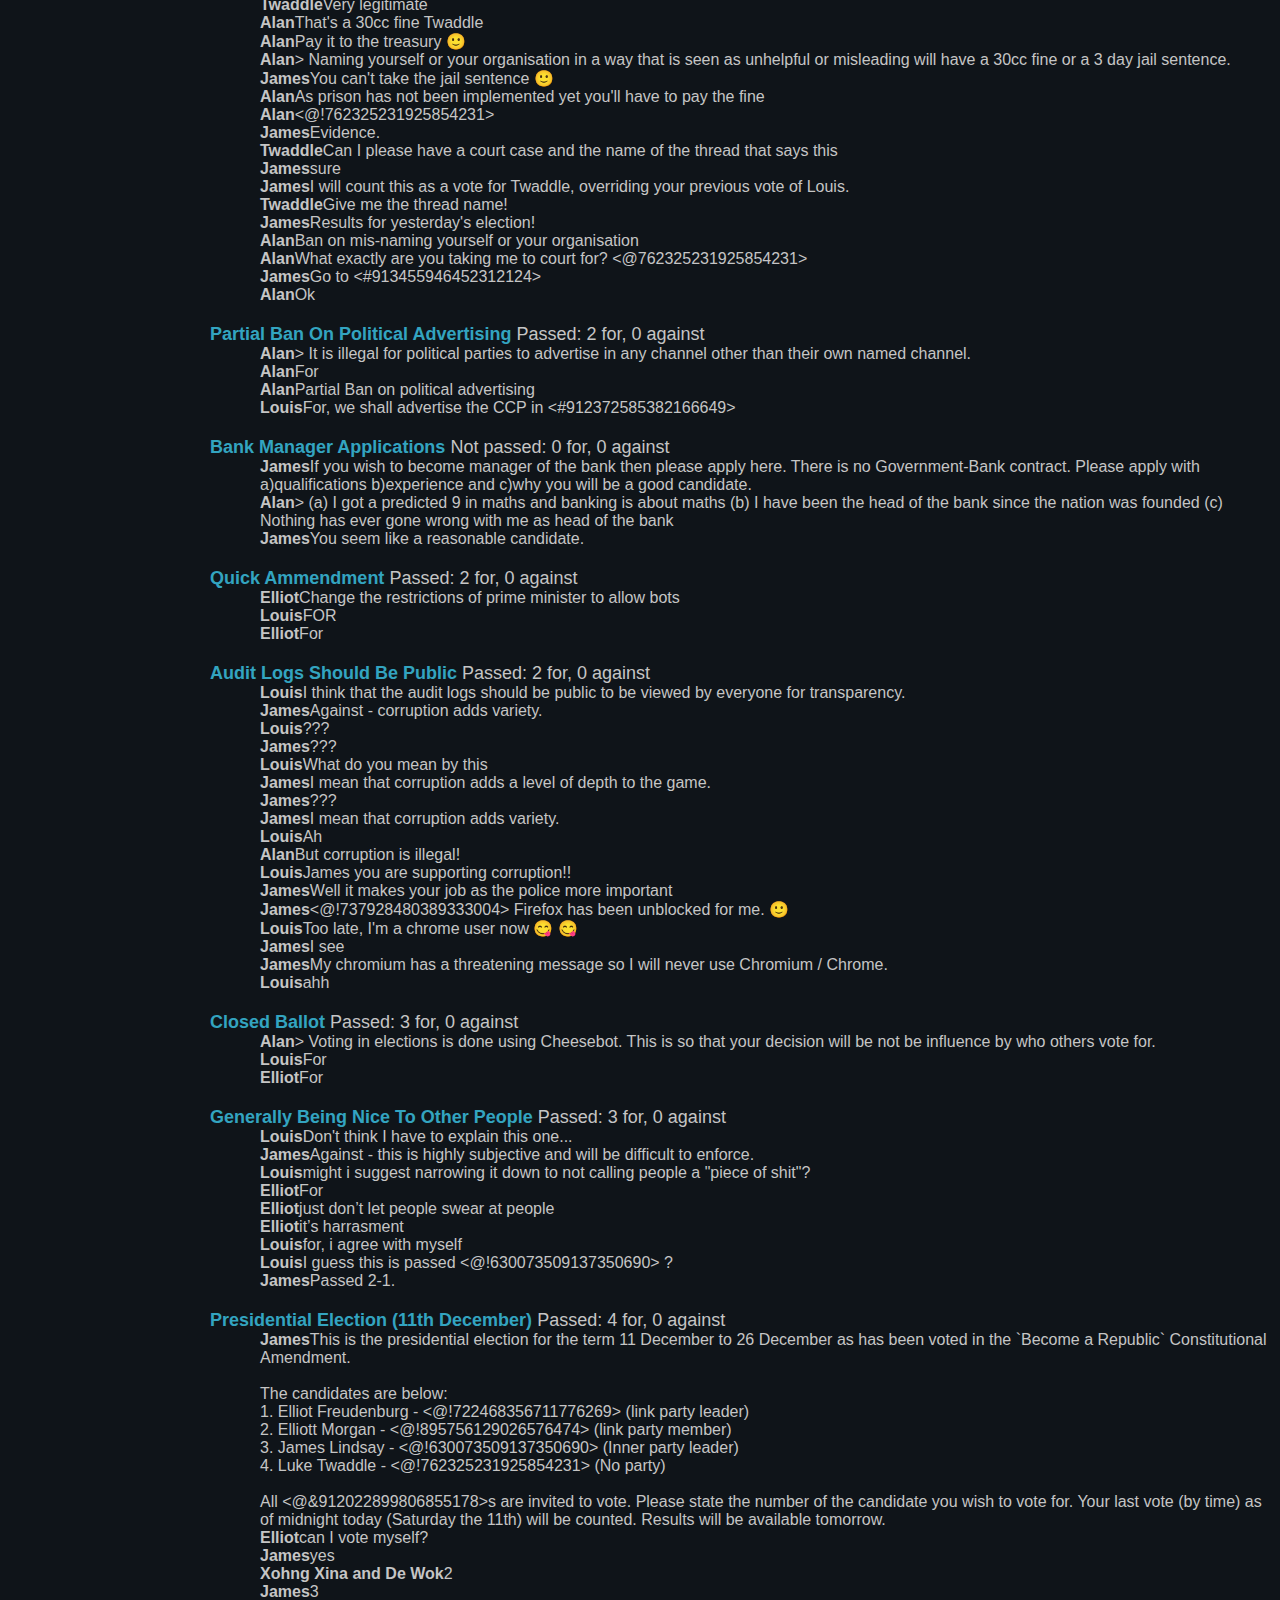
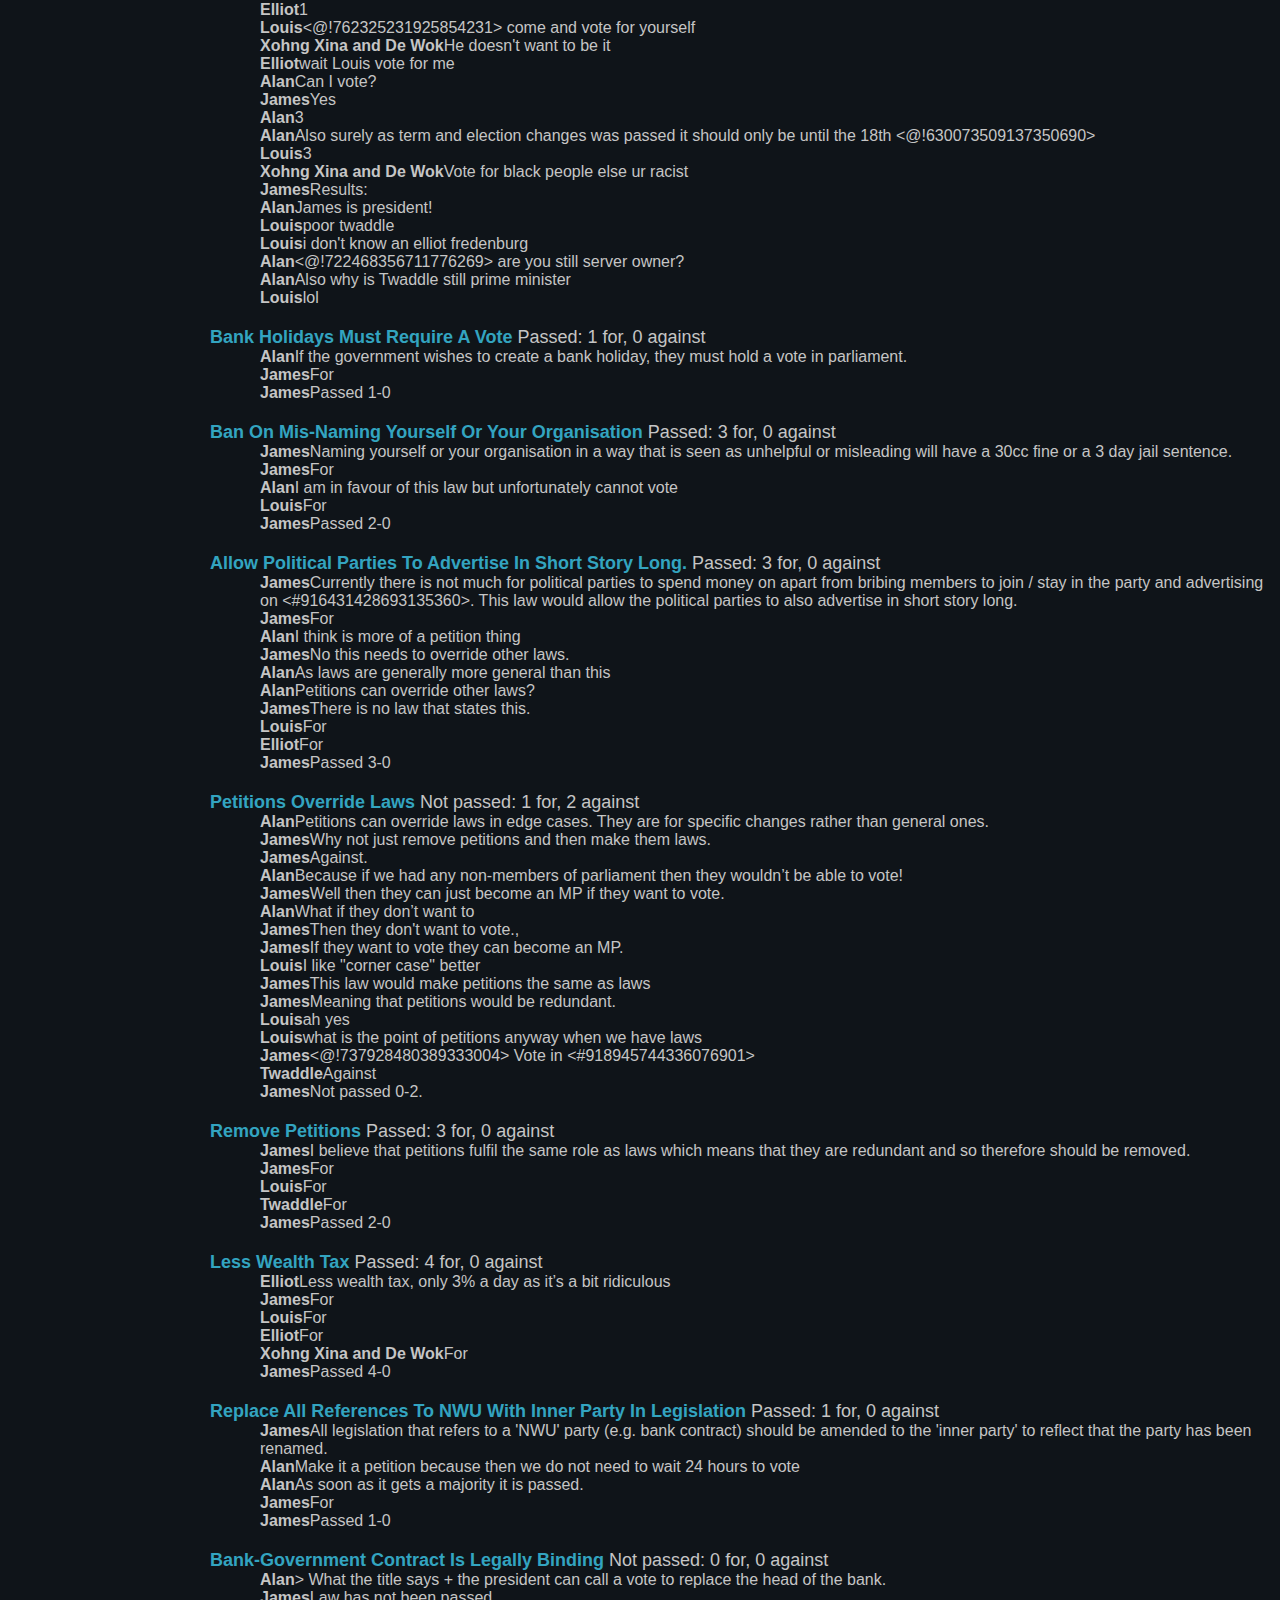
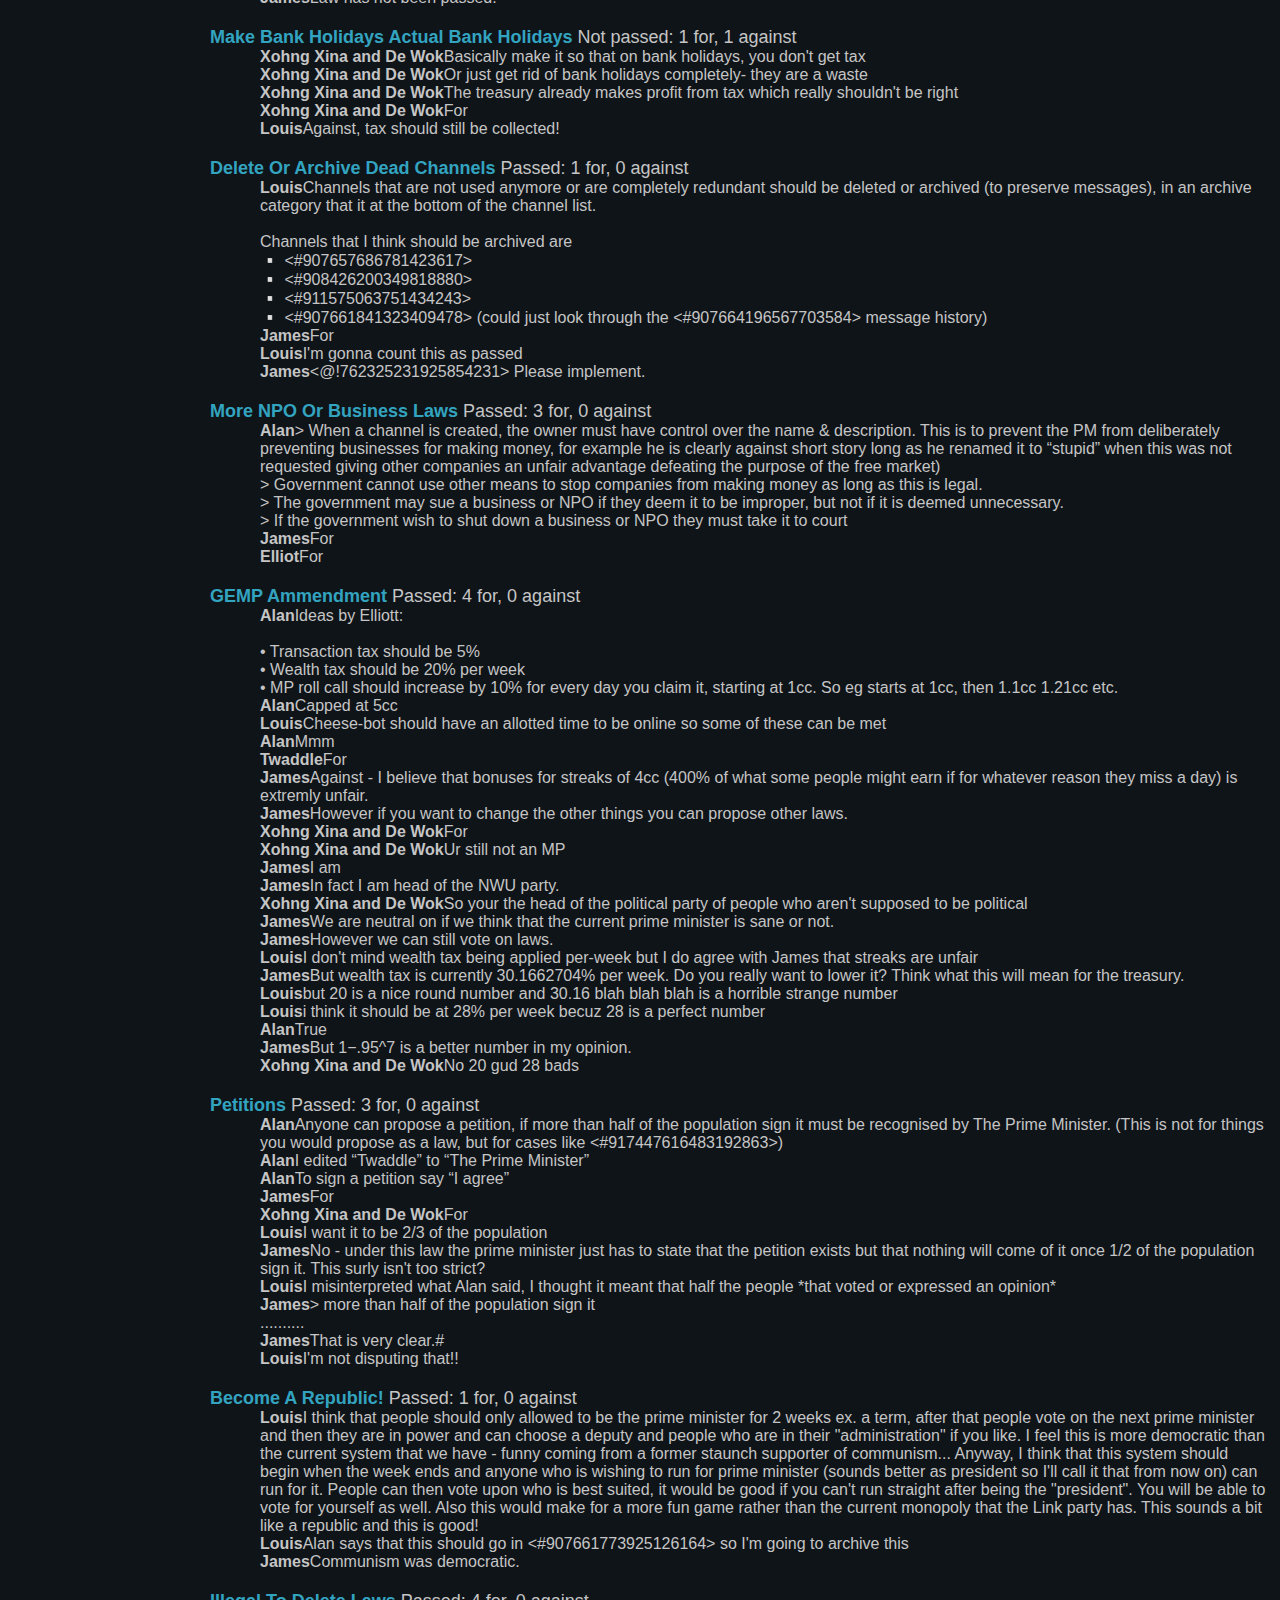
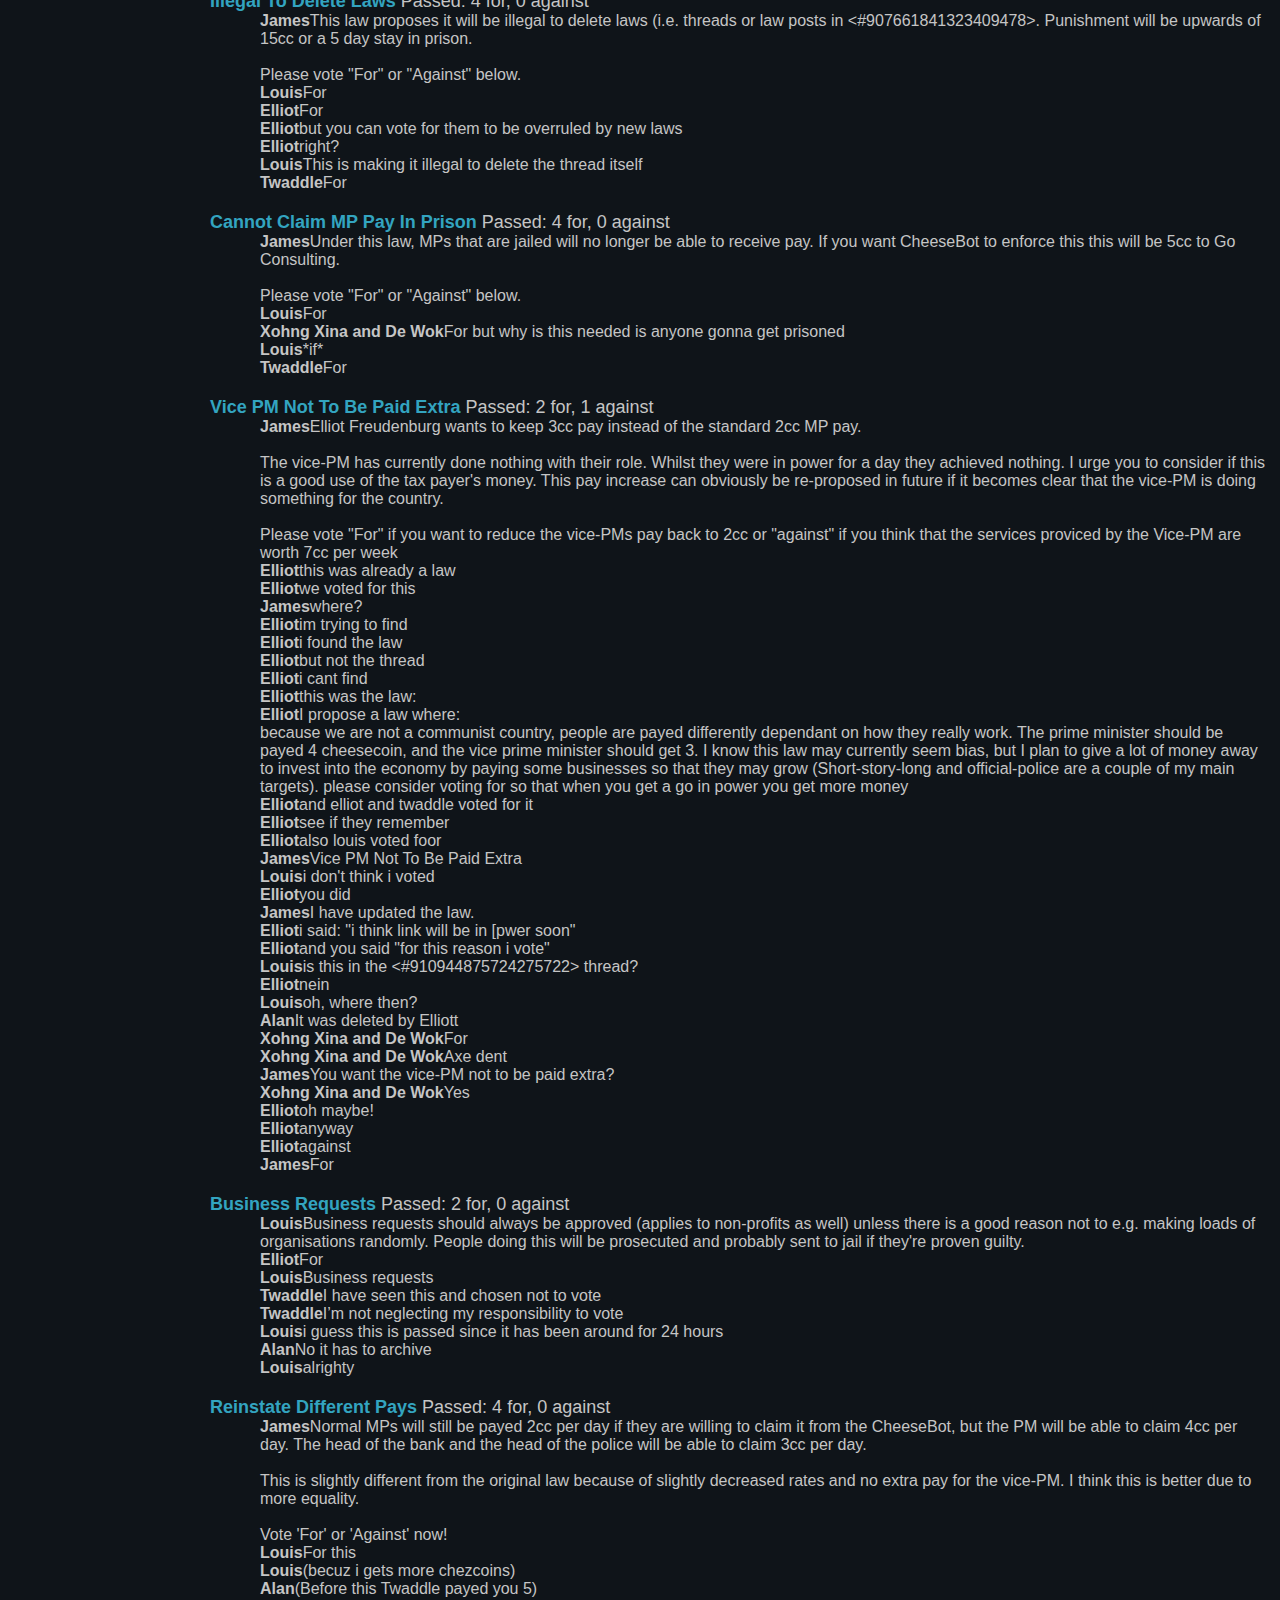
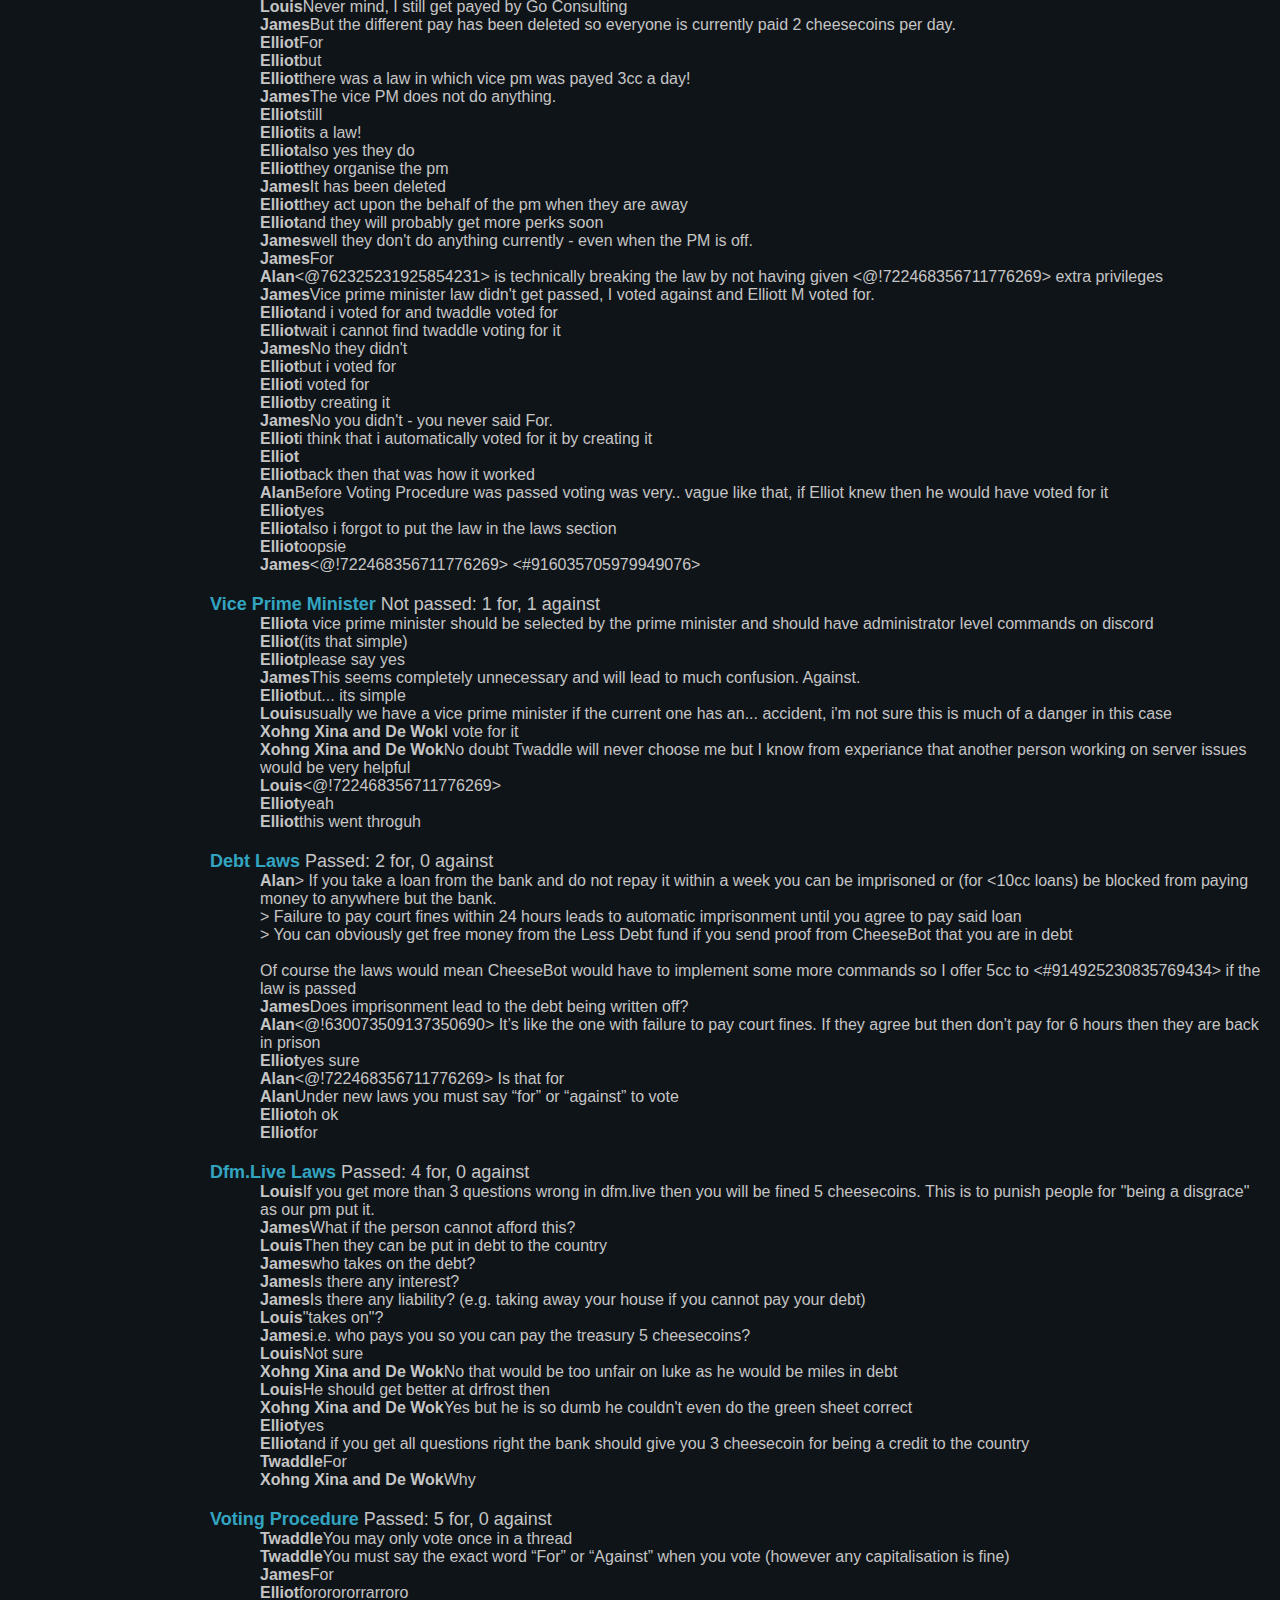
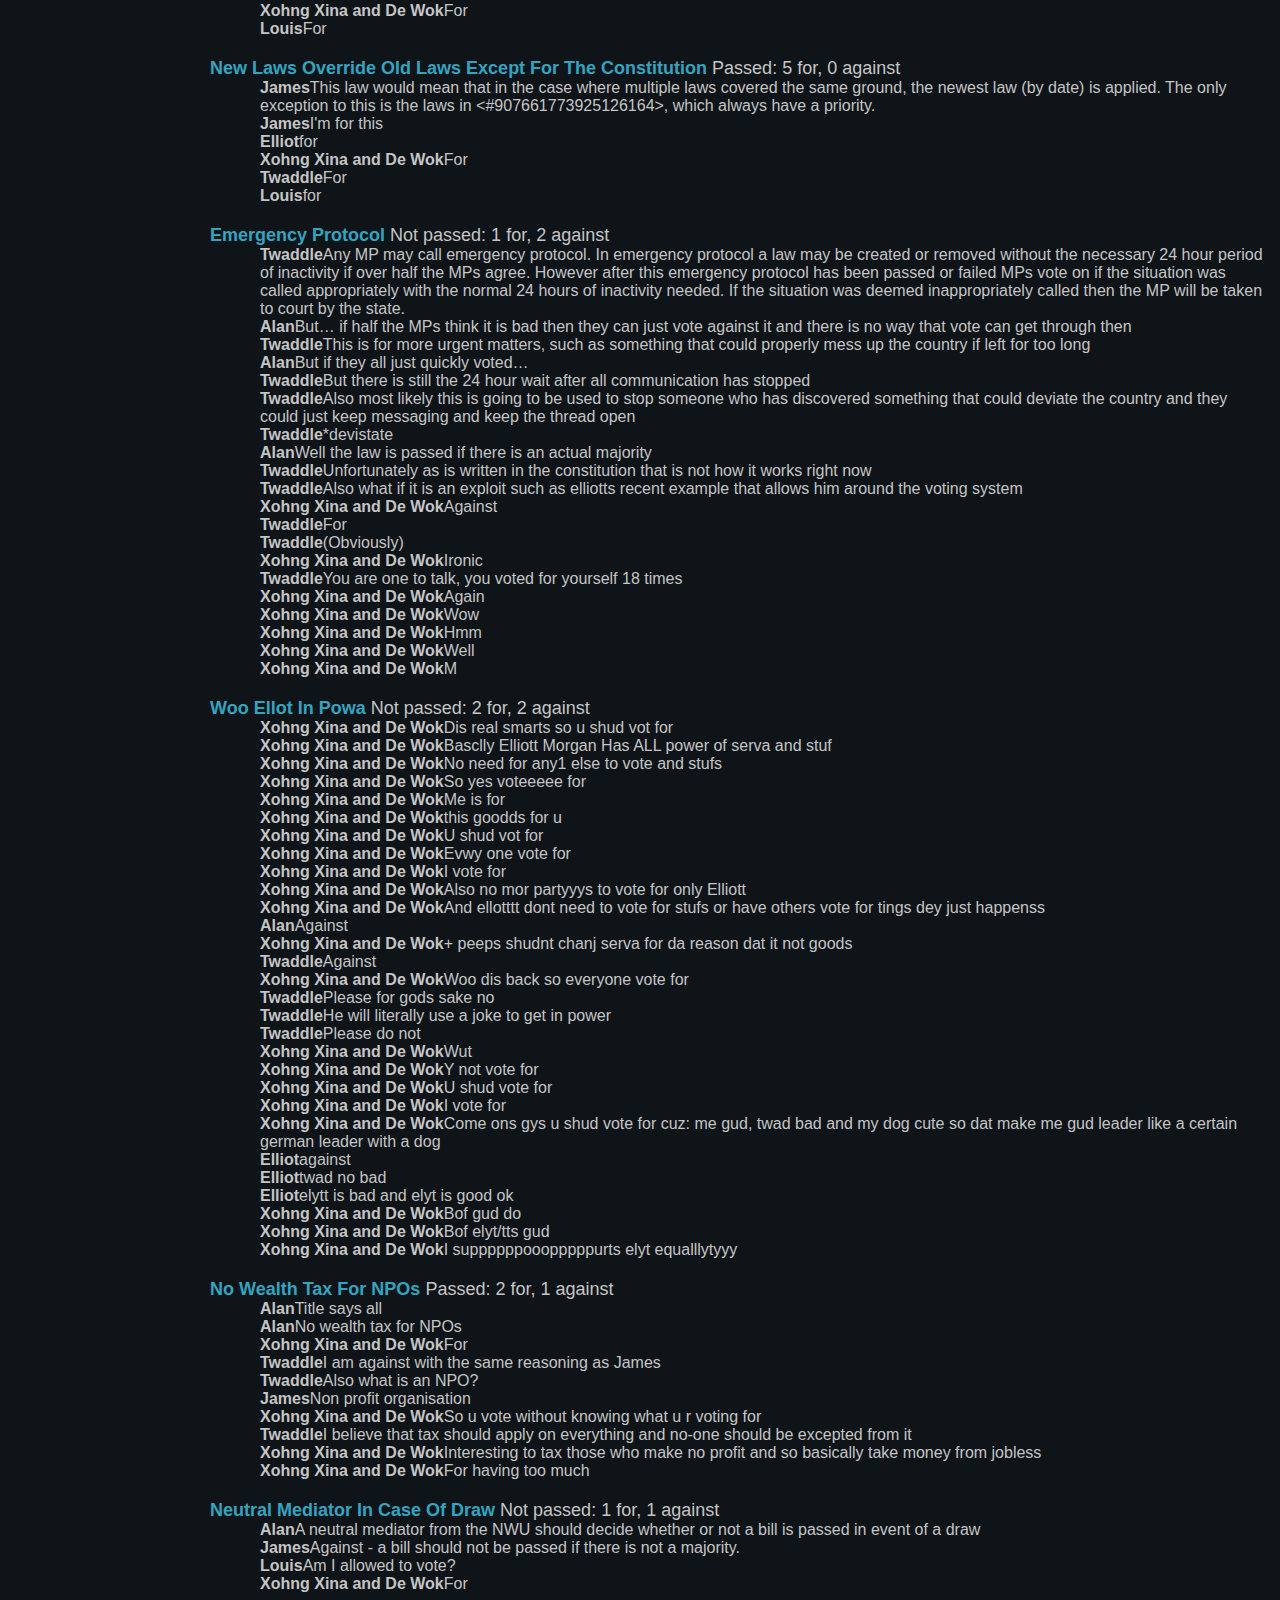
==== commit 47fa9e92: "Fix paths (again)" ====
--- a/index.html
+++ b/index.html
@@ -6,16 +6,16 @@
 		<meta name="description" content="A serchable index of the cheese laws">
 		<meta name="keywords" content="cheese, cheeseland, laws, list">
 		<title>Cheese Laws</title>
-		<link rel="stylesheet" type="text/css" href="cheese-laws/web/css/body.css">
-		<link rel="stylesheet" type="text/css" href="cheese-laws/web/css/nav.css">
-		<link rel="stylesheet" type="text/css" href="cheese-laws/web/css/search.css">
-		<link rel="stylesheet" type="text/css" href="cheese-laws/web/css/laws.css">
-		<link rel="icon" type="image/svg+xml" href="cheese-laws/web/favicon.svg">
-		<script src="cheese-laws/web/get_laws.js"></script>
+		<link rel="stylesheet" type="text/css" href="web/css/body.css">
+		<link rel="stylesheet" type="text/css" href="web/css/nav.css">
+		<link rel="stylesheet" type="text/css" href="web/css/search.css">
+		<link rel="stylesheet" type="text/css" href="web/css/laws.css">
+		<link rel="icon" type="image/svg+xml" href="web/favicon.svg">
+		<script src="web/get_laws.js"></script>
 	</head>
 	<body>
 		<nav>
-			<div class="logo-container"><img src="cheese-laws/web/favicon.svg" alt="logo"></div>
+			<div class="logo-container"><img src="web/favicon.svg" alt="logo"></div>
 			<h1><b>Cheese Laws</b></h1>
 			<h2>As of Thu 13 Jan</h2>
 			<section>
--- a/web/css/body.css
+++ b/web/css/body.css
@@ -0,0 +1,21 @@
+:root{
+	--body: #0f1419;
+	--nav: #14191f;
+	--text: #c5c5c5;
+}
+
+body{
+	background-color: var(--body);
+	color: var(--text);
+	margin: 0;
+	position: relative;
+	padding: 0;
+	scrollbar-color: #5c6773 transparent;
+	font-family: "Fira Sans",sans-serif;
+}
+nav{
+	background-color: var(--nav);
+}
+#content{
+	padding: 10px;
+}--- a/web/css/nav.css
+++ b/web/css/nav.css
@@ -0,0 +1,78 @@
+:root {
+	--seperator: #c5c5c562;
+	--seperator-selected: #33a4c0;
+}
+@media screen and (min-width: 1000px) {
+	nav{
+		width: 200px;
+		position: fixed;
+		left: 0;
+		top: 0;
+		bottom: 0;
+		overflow: auto;
+		display: block;
+	}
+	nav .logo-container{
+		height: 120px;
+		width: 120px;
+		position: relative;
+		margin: 20px auto;
+		display: block;
+		margin-top: 10px;
+		margin-bottom: 40px;
+	}
+	
+	nav h1{
+		margin: 10px 10px 20px 10px;
+	}
+
+	#content {
+		margin-left: 200px;
+	}
+}
+@media not (min-width: 1000px) {
+	nav{
+		height: 40px;
+		width: 100%;
+		display: flex;
+	}
+	nav .logo-container{
+		height: 100%;
+		display: inline-block;
+	}
+	nav h1, nav h2{
+		display:inline-block;
+		margin:auto;
+	}
+	nav h1{
+		flex-grow: 1;
+	}
+	nav h2::first-letter{
+		text-transform: lowercase;
+	}
+	nav section{
+		display:none;
+	}
+}
+nav .logo-container img{
+	height: 100%;
+}
+nav h1, h2, p{
+	font-size: 18px;
+	word-wrap: break-word;
+	text-align: center;
+}
+nav h2{
+	font-size: 15px;
+}
+nav p{
+	font-size: 13px;
+}
+nav section::before{
+	margin-top: 20px;
+	content: "";
+	width:100%;
+	display: block;
+	background-color: var(--seperator);
+	height: 1px;
+}
--- a/web/css/search.css
+++ b/web/css/search.css
@@ -0,0 +1,13 @@
+#search-box{
+	width: 100%;
+	font-size: 17px;
+	padding: 5px;
+	color: var(--text);
+	background-color: var(--nav);
+	border: 1px solid var(--seperator);
+}
+#search-box-selected{
+	border-color: var(--seperator-selected);
+	outline: none;
+	box-shadow: none;
+}--- a/web/css/laws.css
+++ b/web/css/laws.css
@@ -0,0 +1,16 @@
+.law-title{
+	color: var(--seperator-selected);
+	font-size: 18px;
+	font-weight:bold;
+	text-transform: capitalize;
+}
+.law-status{
+	font-size: 18px;
+}
+.law-info{
+	margin-left: 50px;
+	margin-bottom: 20px;
+}
+#laws-box{
+	margin-top:20px;
+}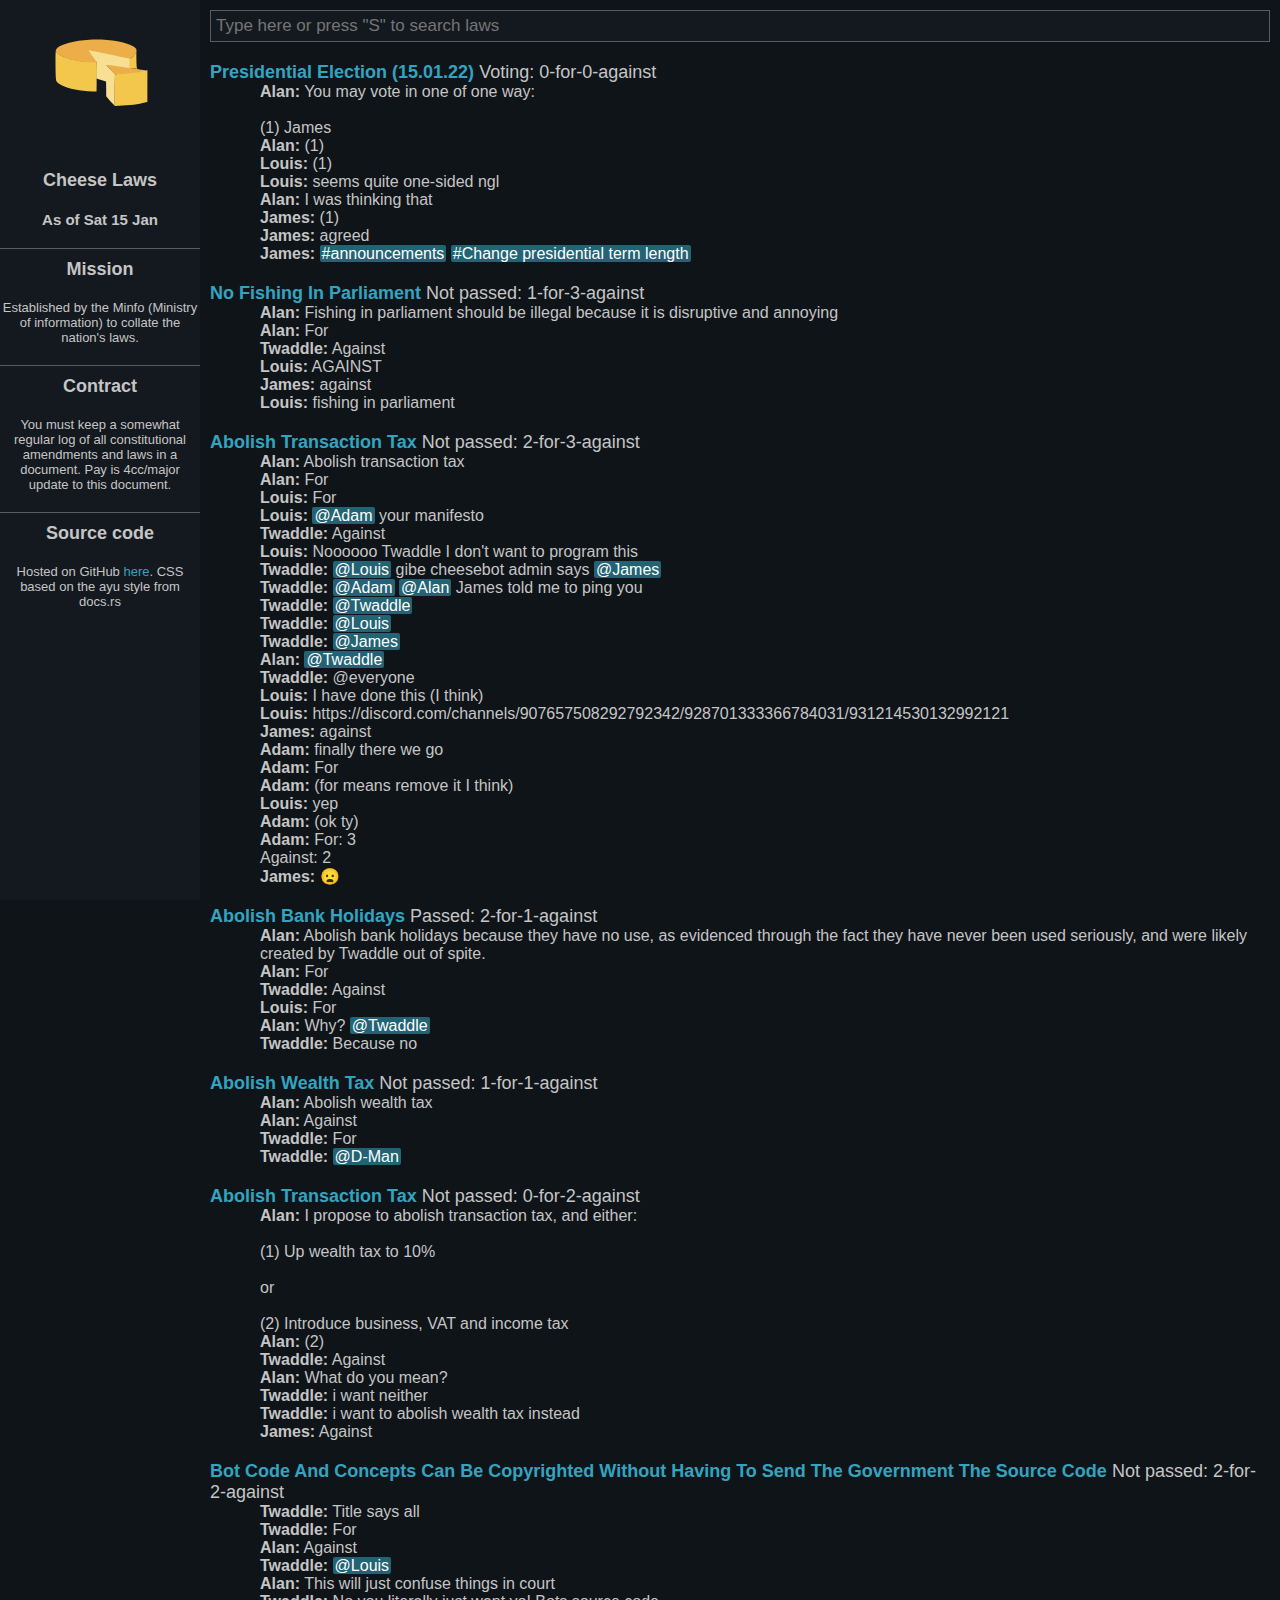
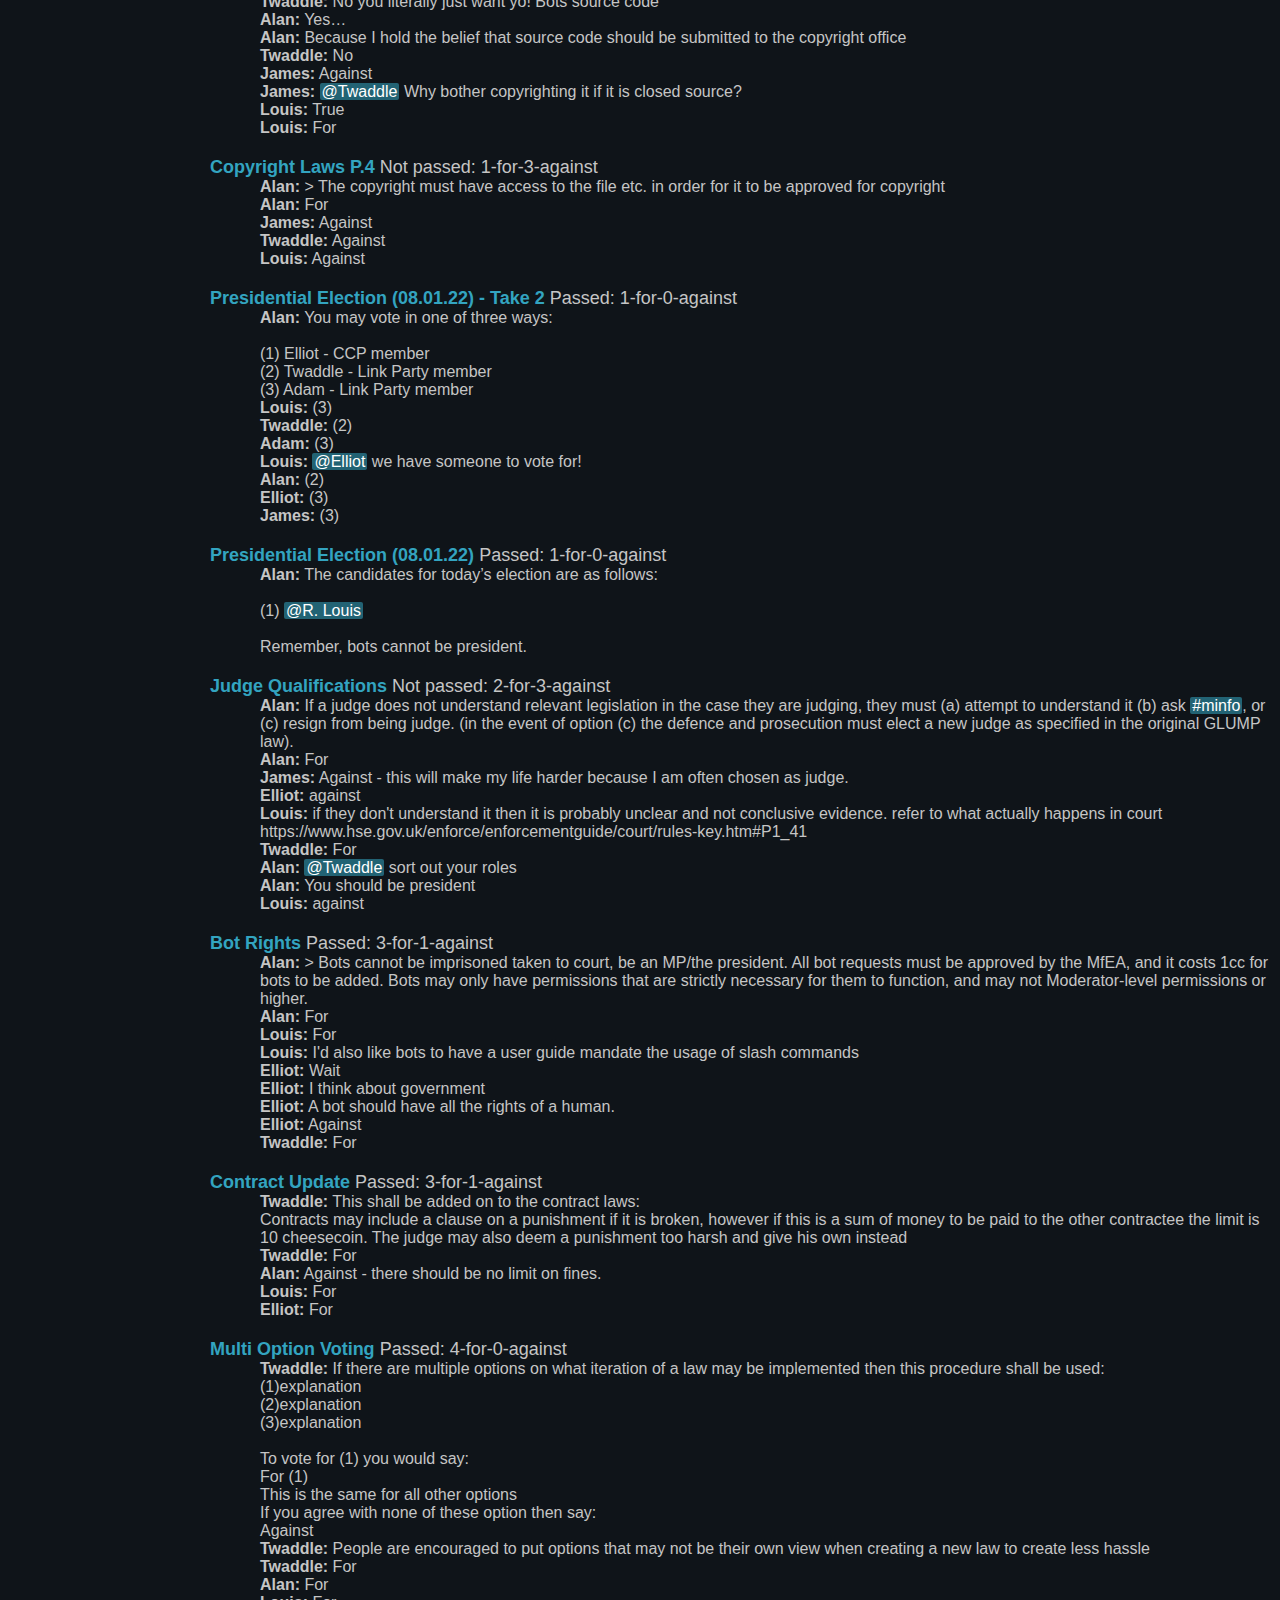
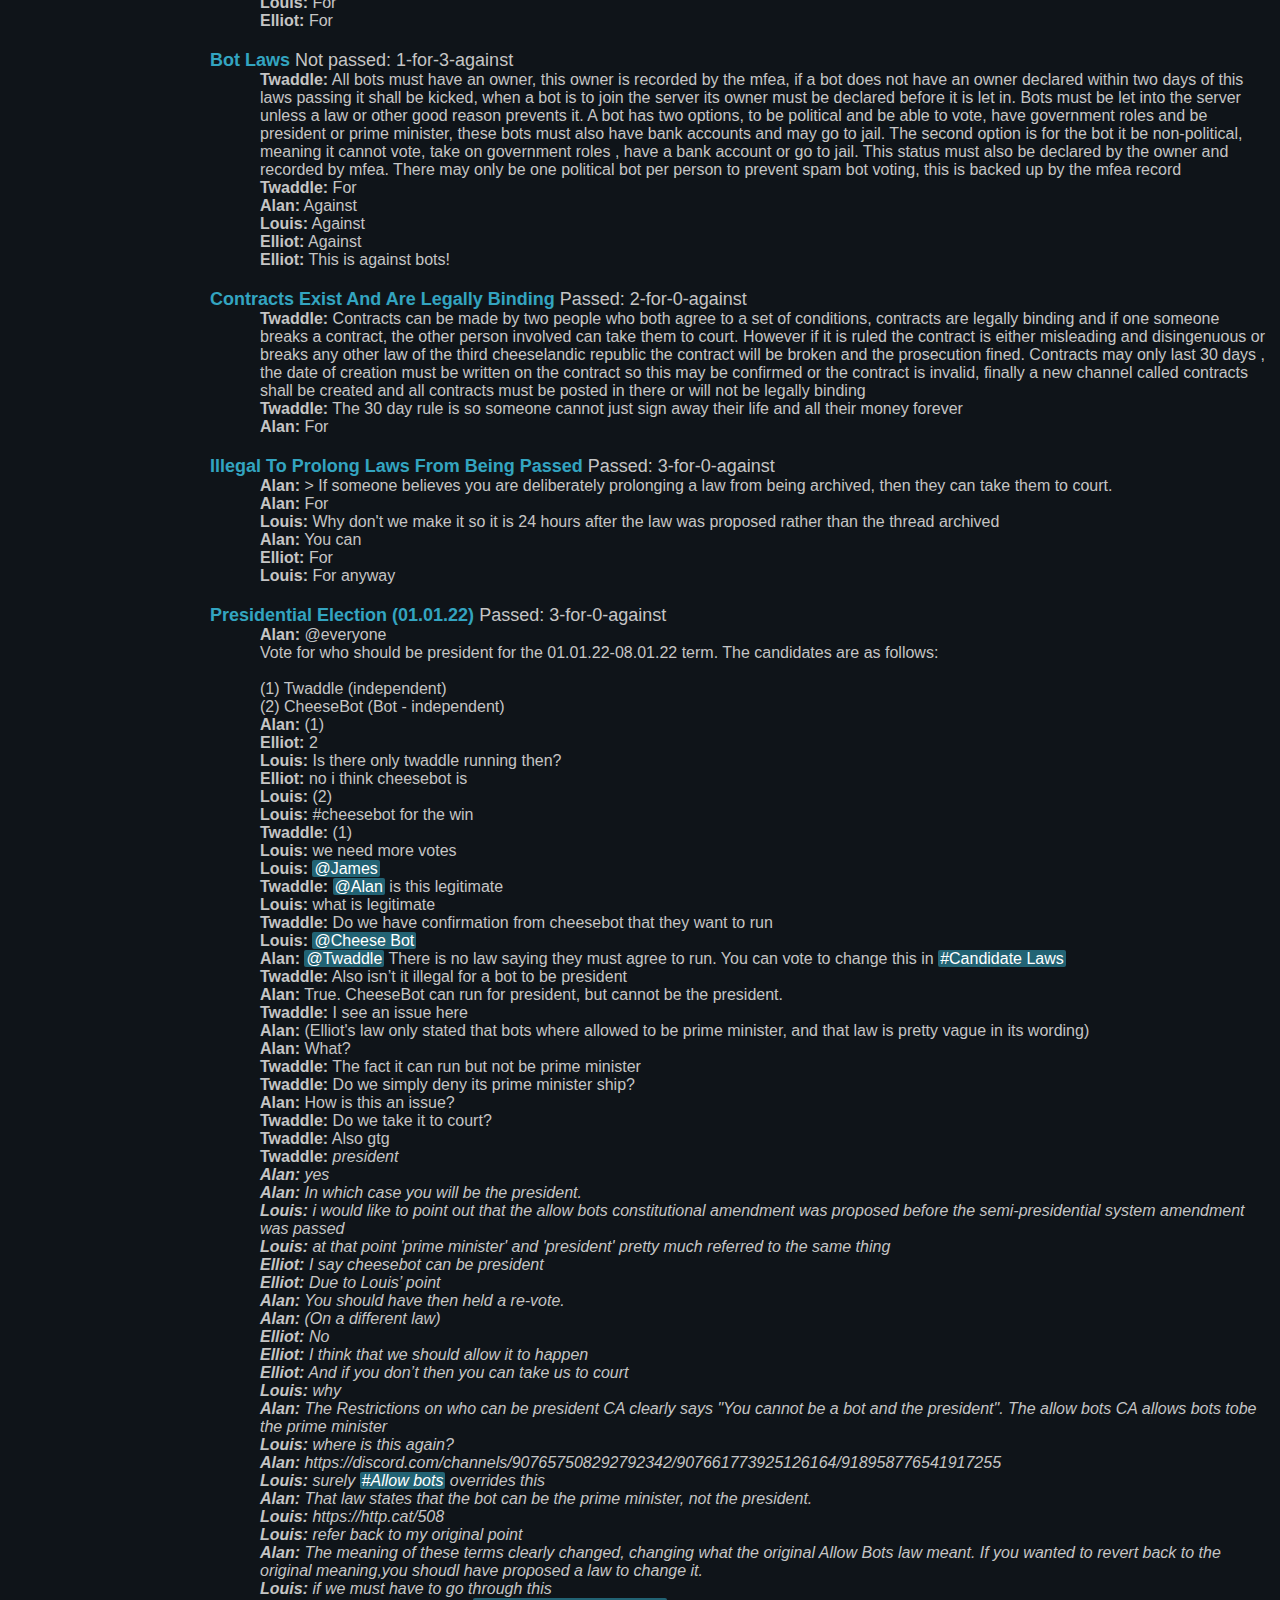
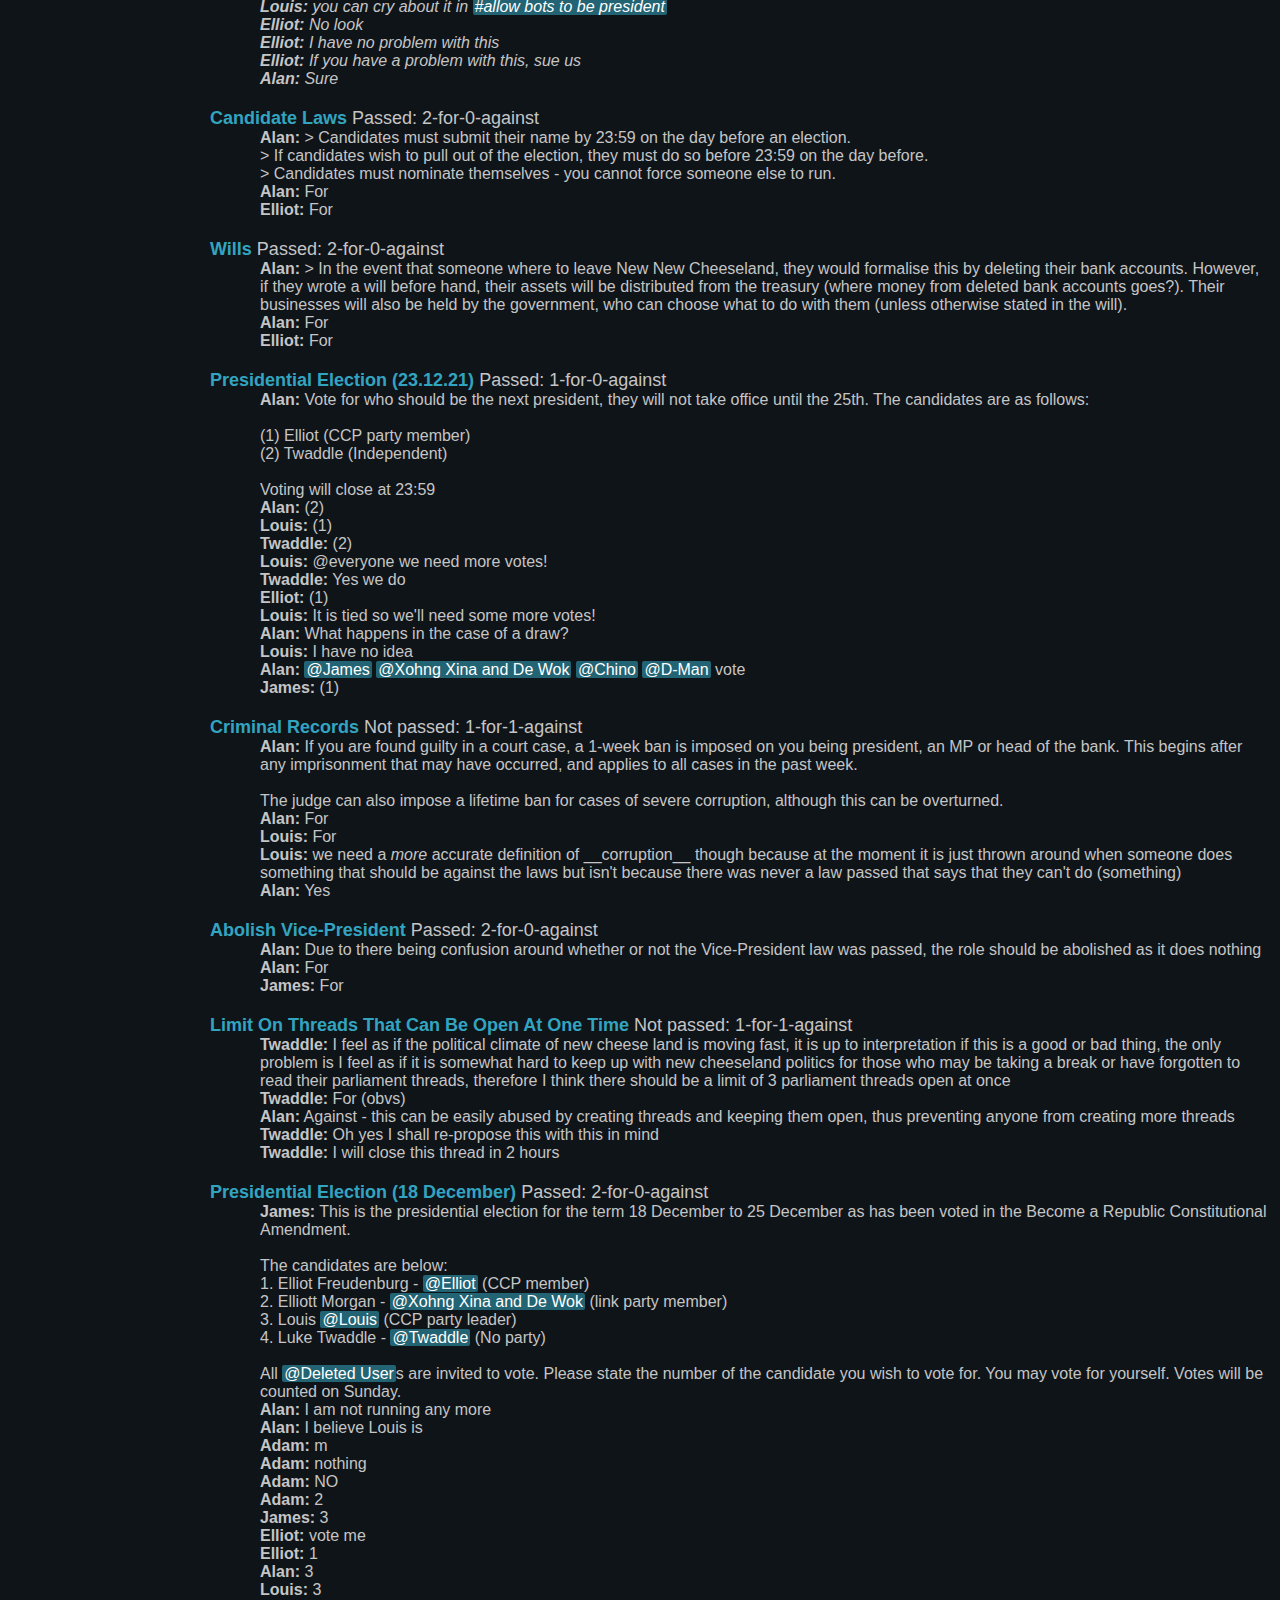
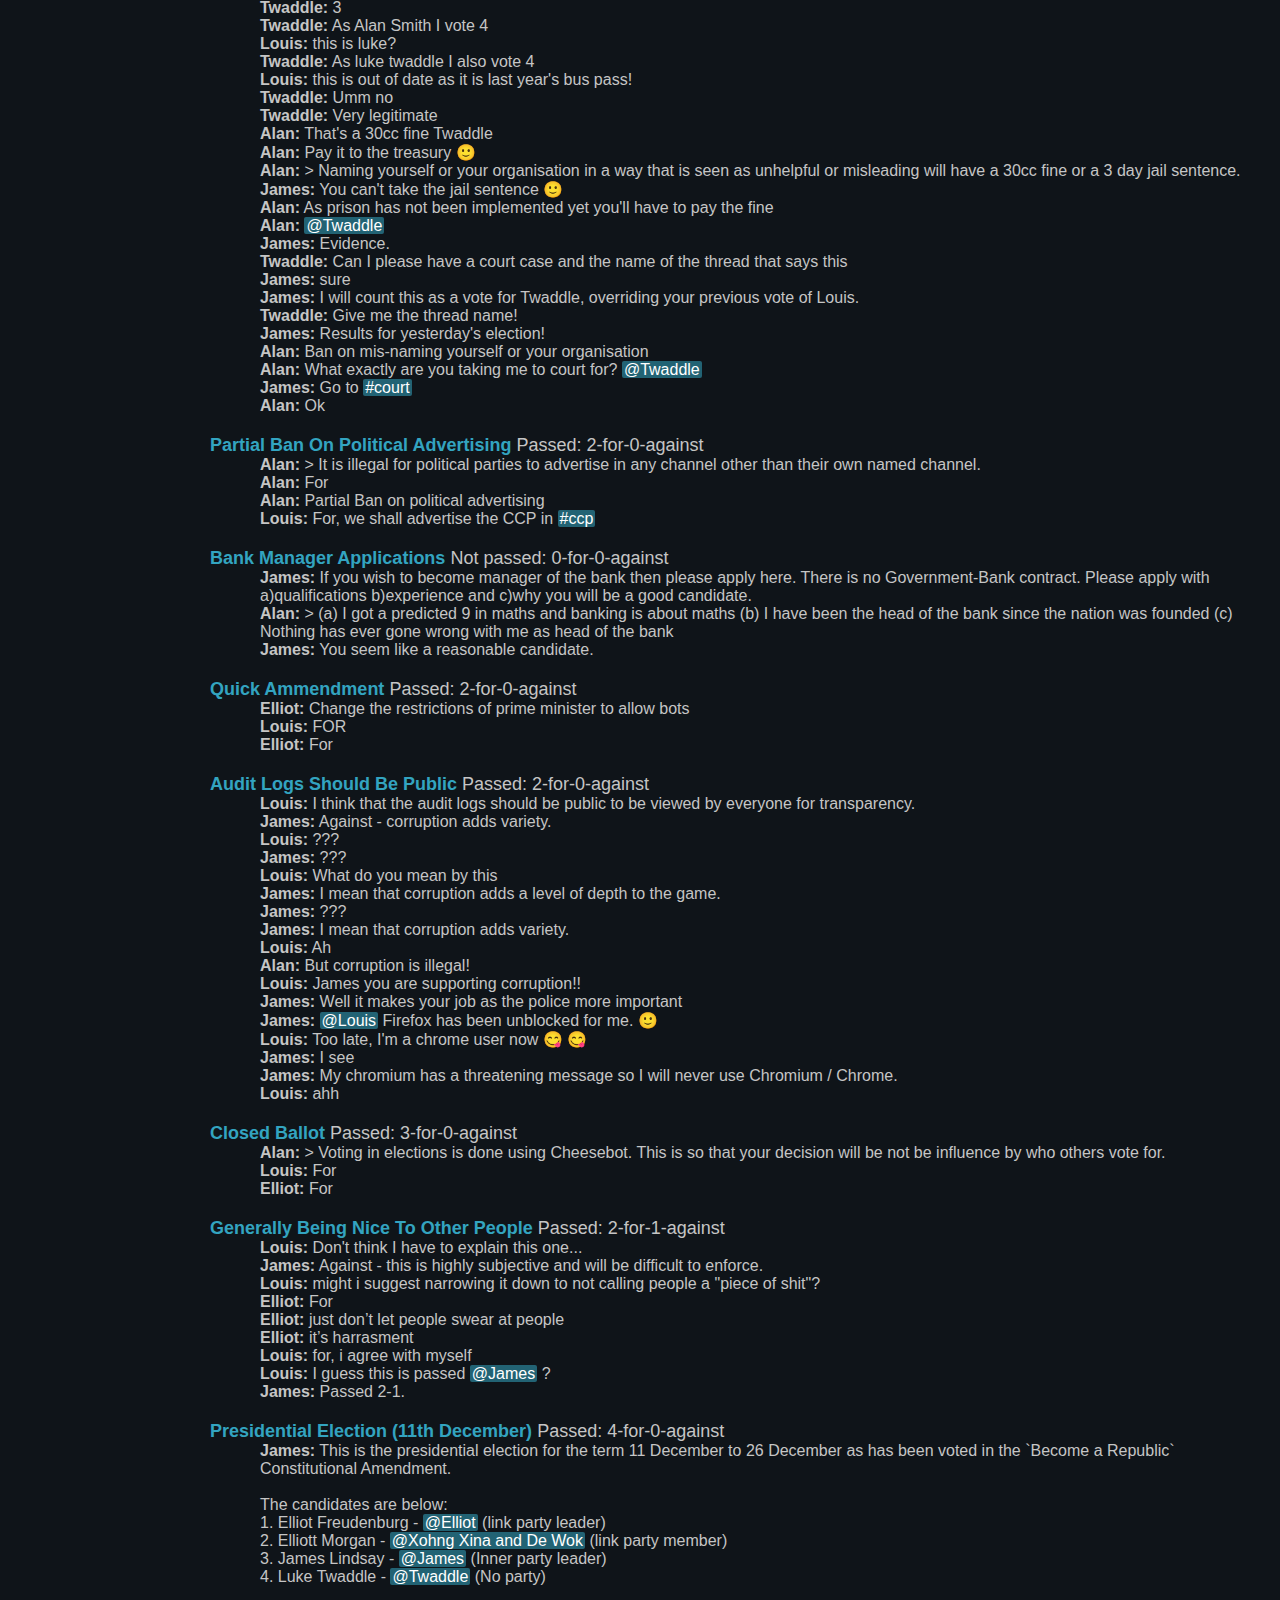
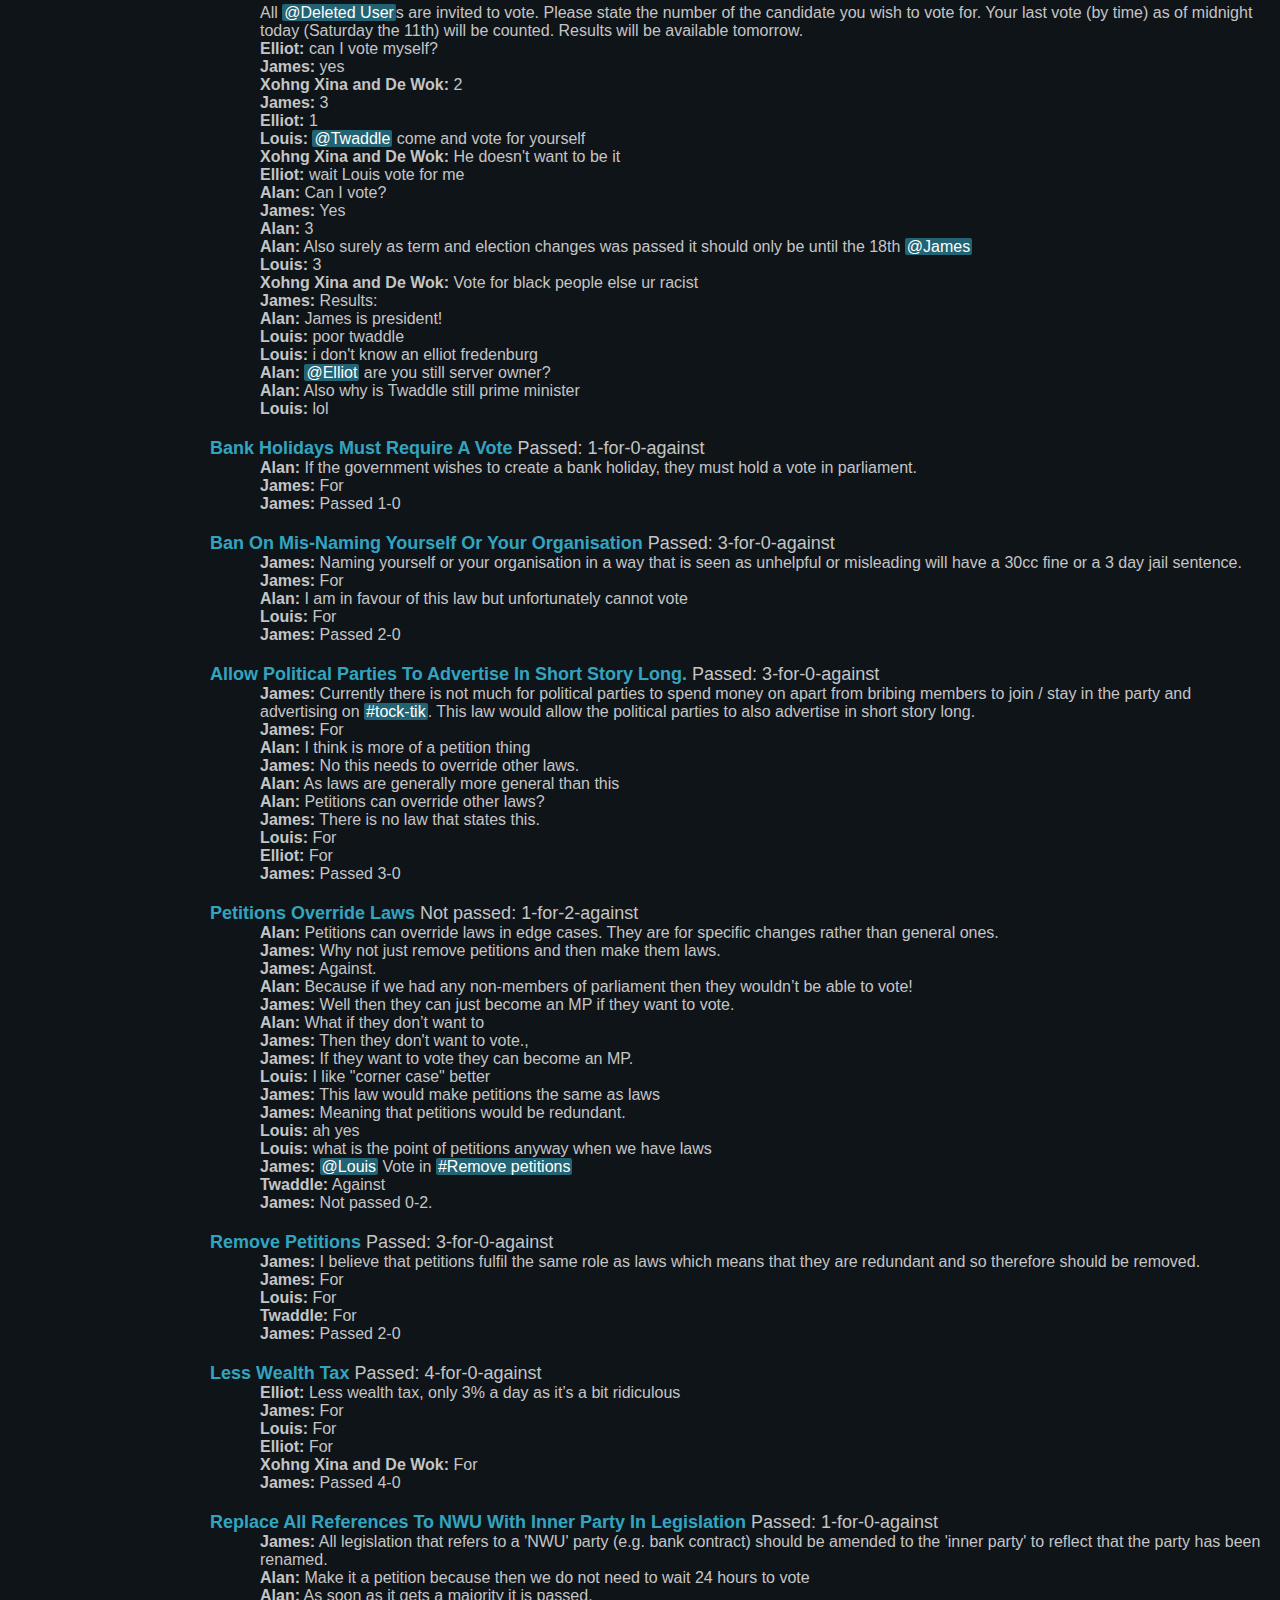
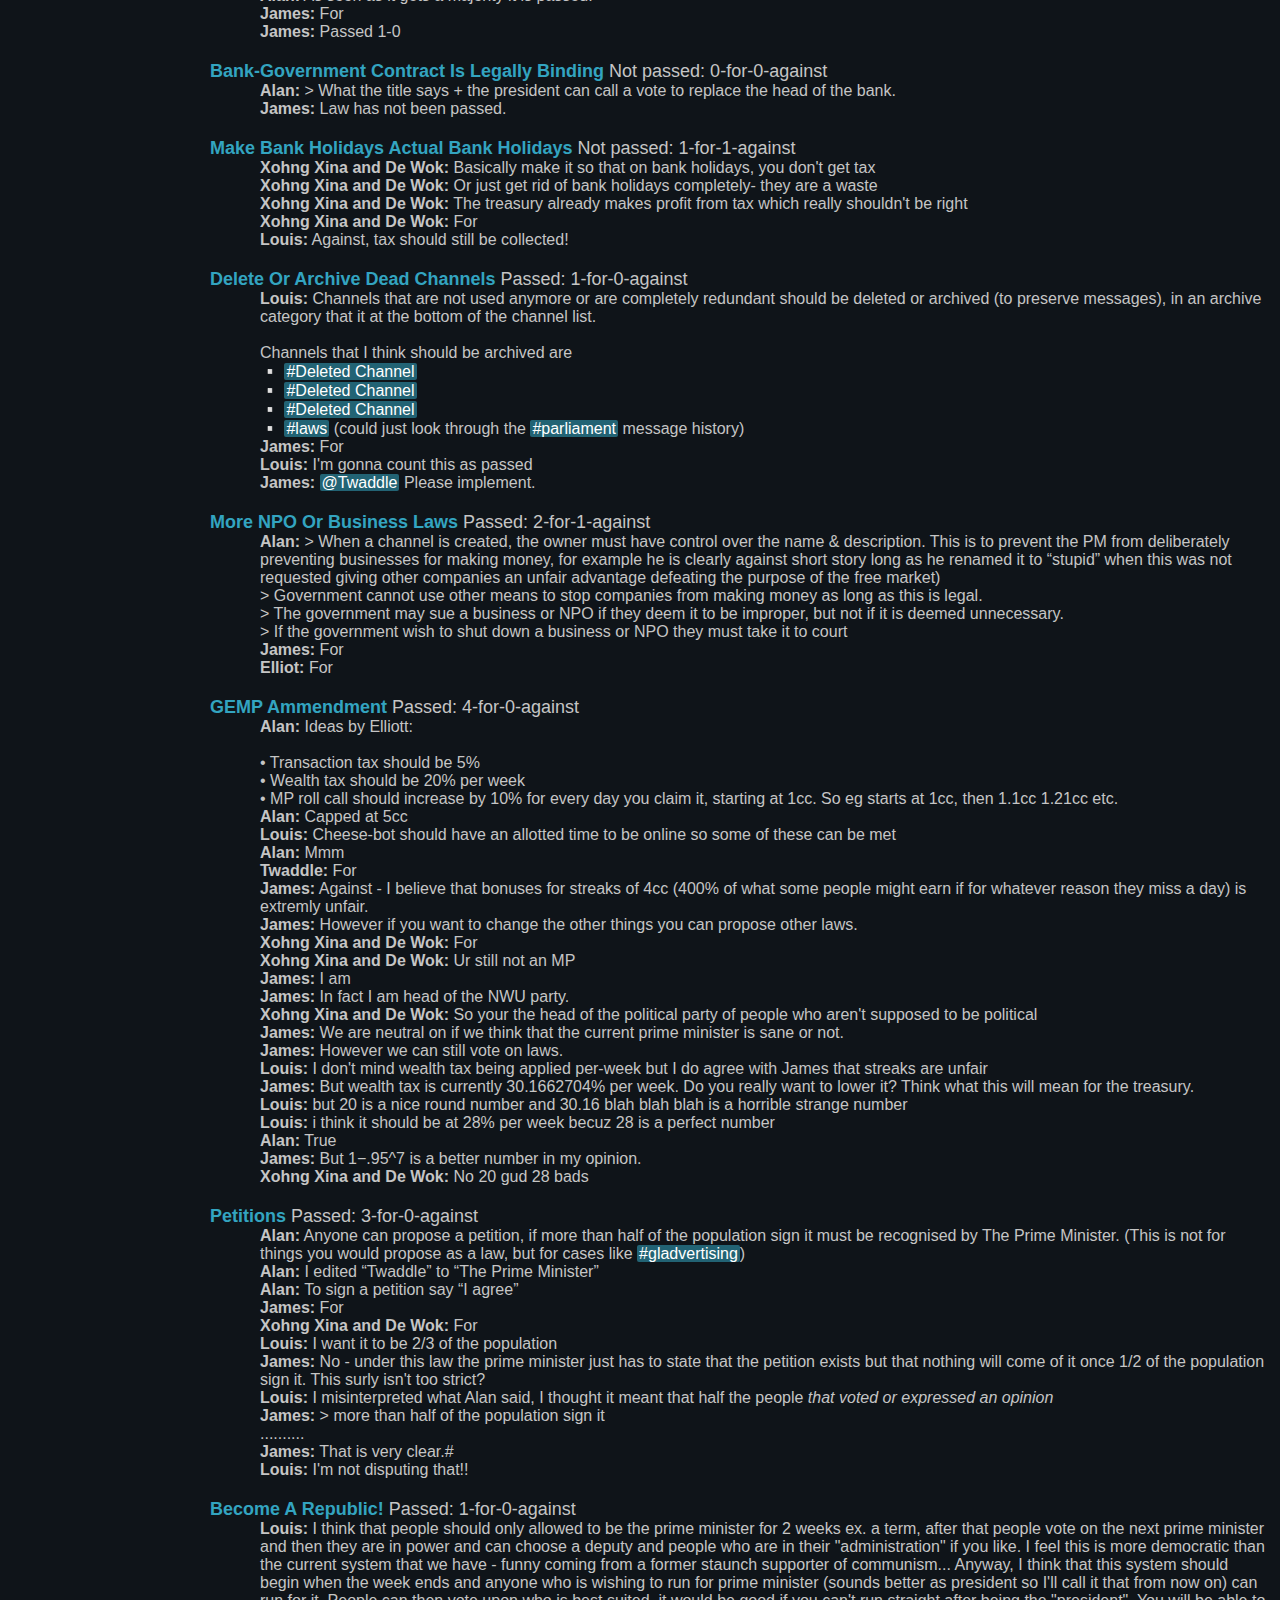
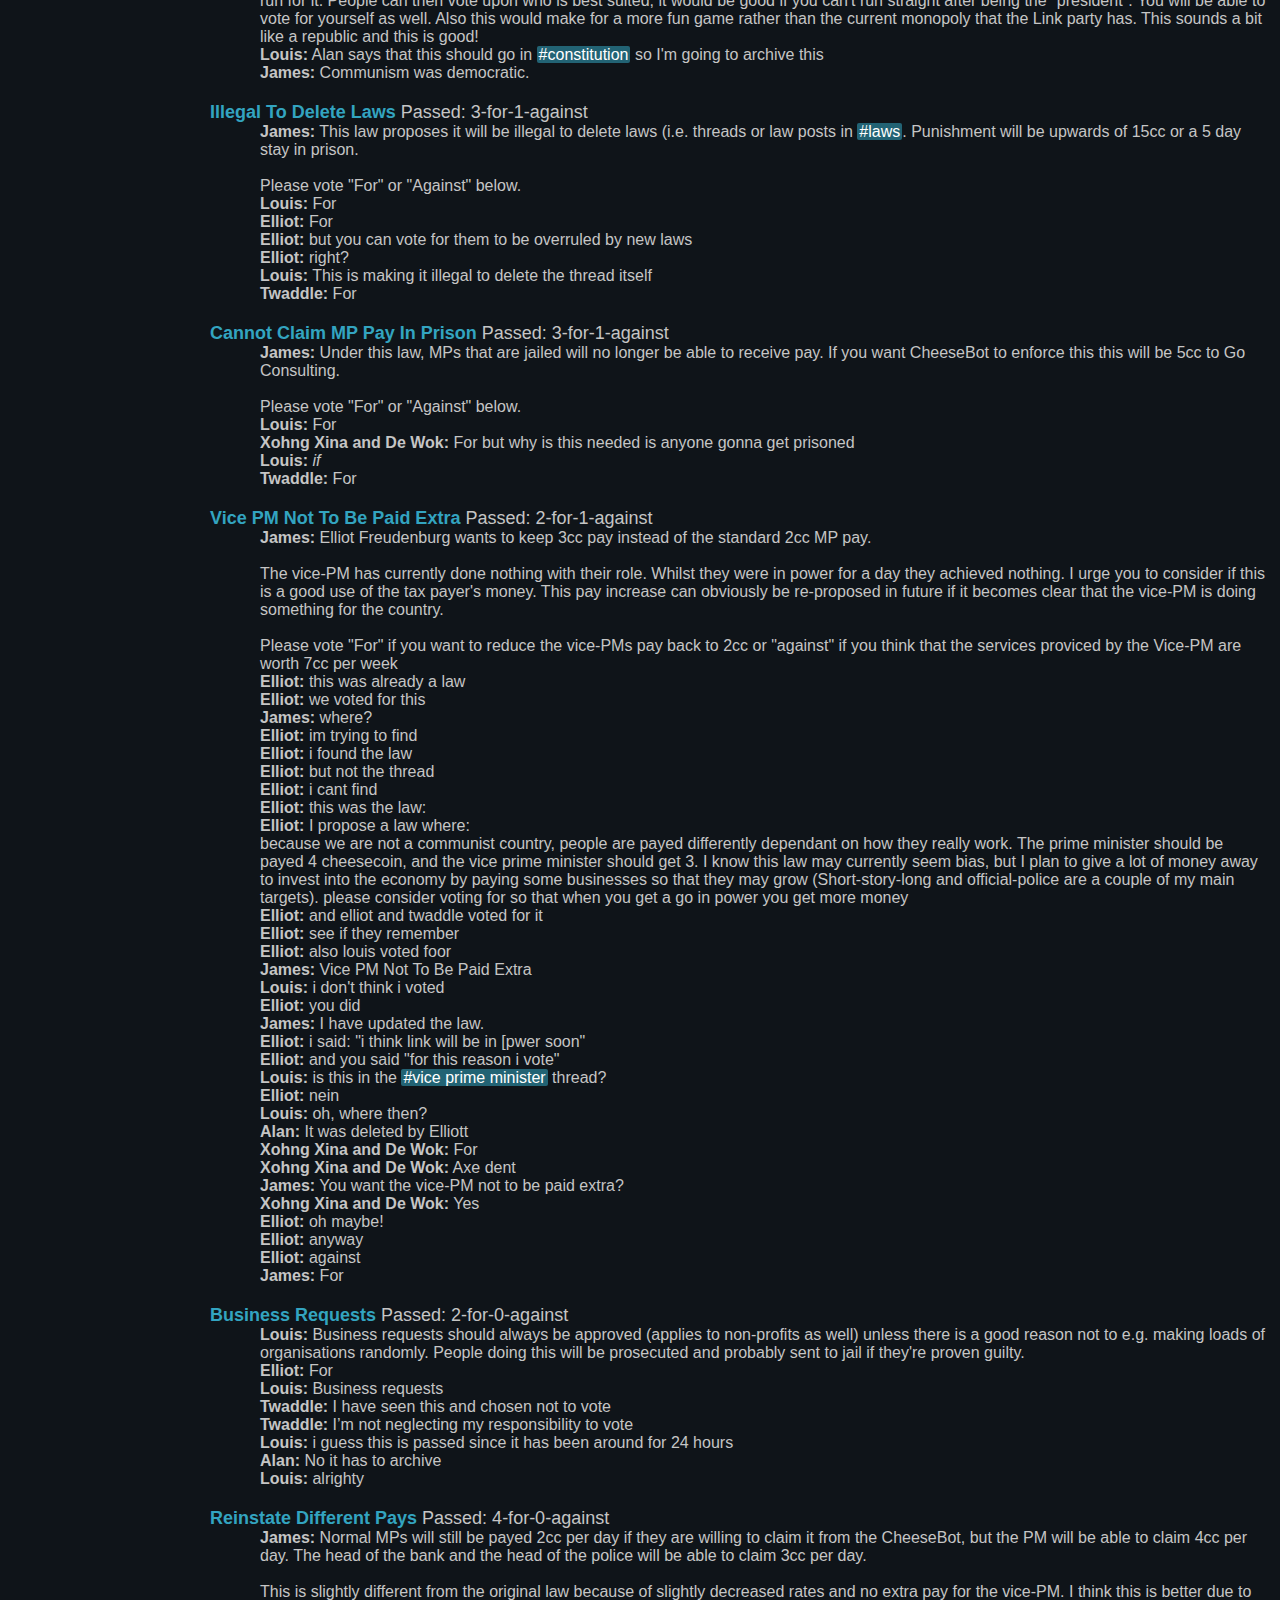
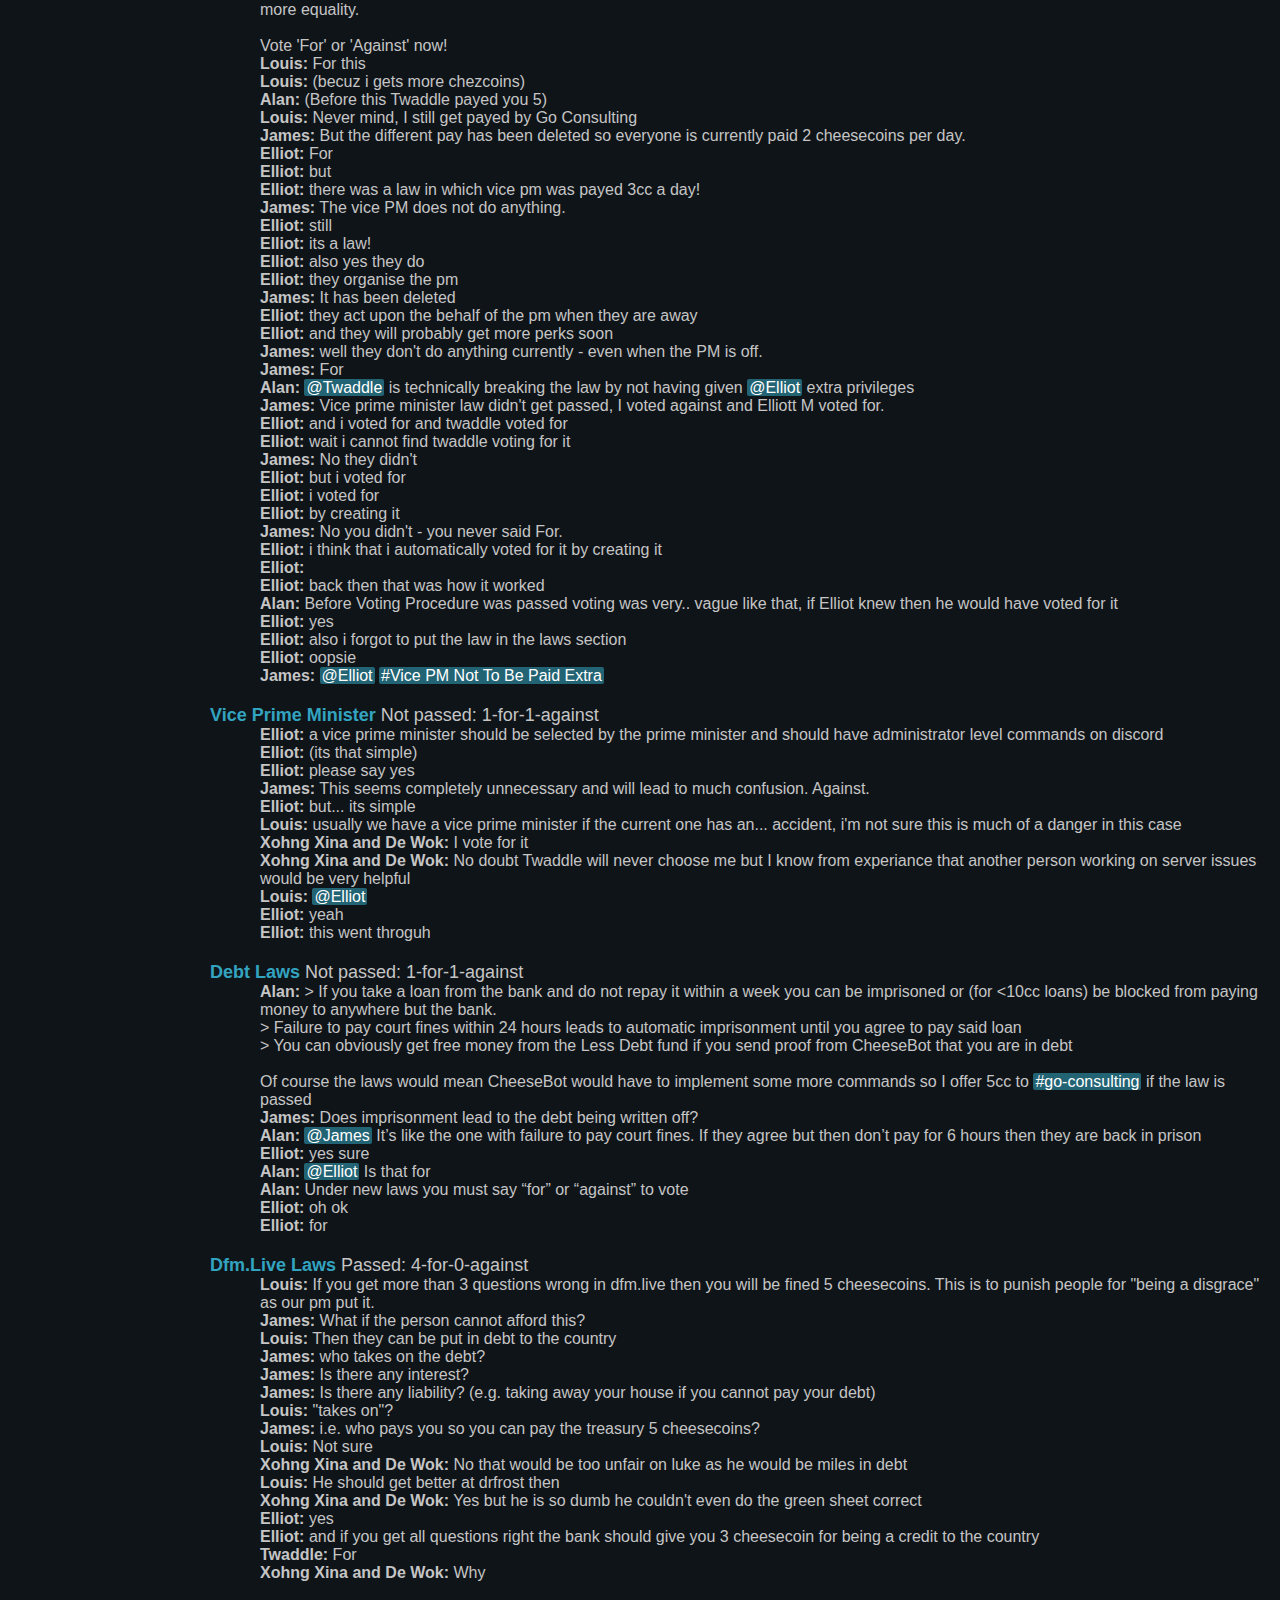
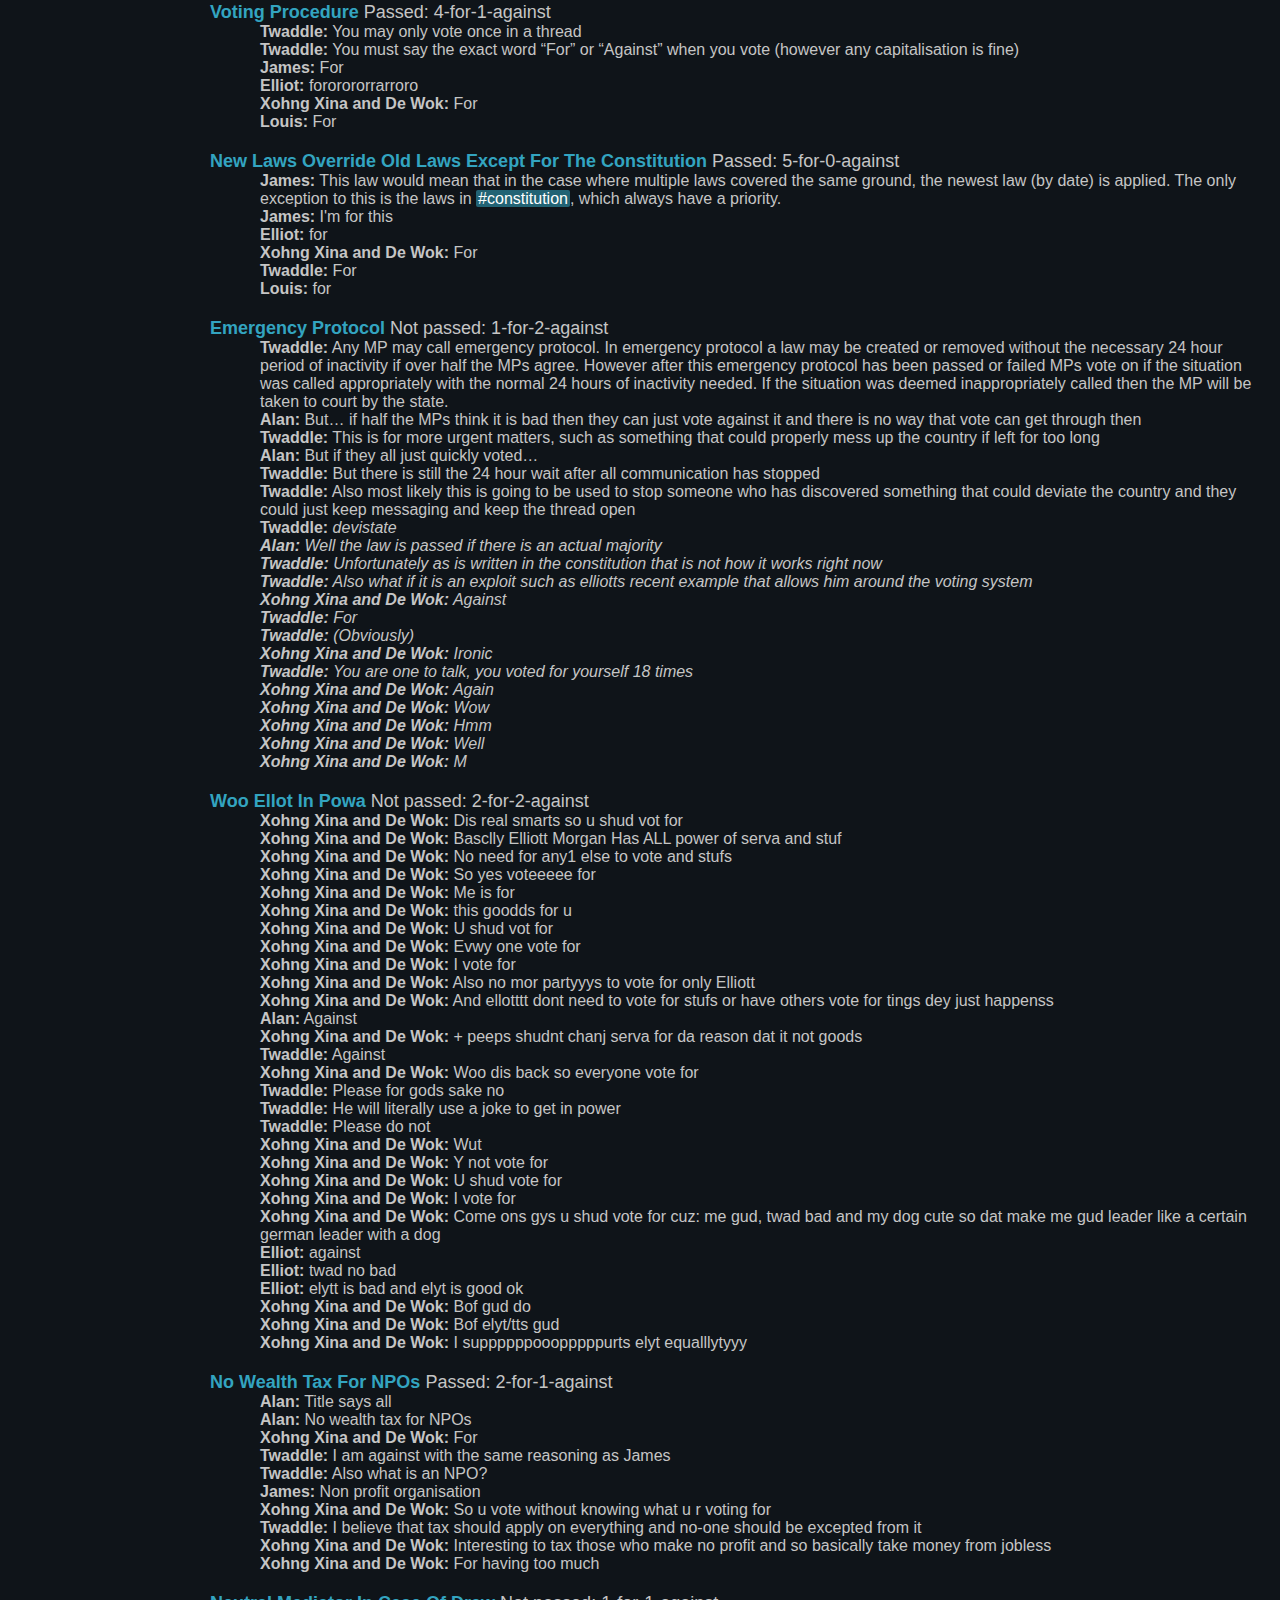
==== commit c9229f8c: "Improved caching and tag parsing." ====
--- a/index.html
+++ b/index.html
@@ -17,7 +17,7 @@
 		<nav>
 			<div class="logo-container"><img src="web/favicon.svg" alt="logo"></div>
 			<h1><b>Cheese Laws</b></h1>
-			<h2>As of Thu 13 Jan</h2>
+			<h2 id="generated">As of --- -- ---</h2>
 			<section>
 				<h1><b>Mission</b></h1>
 				<p>Established by the Minfo (Ministry of information) to collate the nation's laws.</p>
@@ -28,7 +28,7 @@
 			</section>
 			<section>
 				<h1><b>Source code</b></h1>
-				<p>Hosted on GitHub (link soon). Based on the ayu style from docs.rs</p>
+				<p>Hosted on GitHub <a href="https://github.com/0HyperCube/cheese-laws">here</a>. CSS based on the ayu style from docs.rs</p>
 			</section>
 		</nav>
 		<section id="content">
--- a/web/css/body.css
+++ b/web/css/body.css
@@ -2,6 +2,10 @@
 	--body: #0f1419;
 	--nav: #14191f;
 	--text: #c5c5c5;
+	--seperator: #c5c5c562;
+	--primary-highlight: #33a4c0;
+	--primary-transparent: #33a4c08c;
+	--primary-dim: #266575;
 }
 
 body{
@@ -18,4 +22,8 @@
 }
 #content{
 	padding: 10px;
+}
+a{
+	color: var(--primary-highlight);
+	text-decoration: none;
 }--- a/web/css/nav.css
+++ b/web/css/nav.css
@@ -1,8 +1,4 @@
-:root {
-	--seperator: #c5c5c562;
-	--seperator-selected: #33a4c0;
-}
-@media screen and (min-width: 1000px) {
+@media screen and (min-width: 700px) {
 	nav{
 		width: 200px;
 		position: fixed;
@@ -30,7 +26,7 @@
 		margin-left: 200px;
 	}
 }
-@media not (min-width: 1000px) {
+@media not (min-width: 700px) {
 	nav{
 		height: 40px;
 		width: 100%;
--- a/web/css/search.css
+++ b/web/css/search.css
@@ -7,7 +7,7 @@
 	border: 1px solid var(--seperator);
 }
 #search-box-selected{
-	border-color: var(--seperator-selected);
+	border-color: var(--primary-highlight);
 	outline: none;
 	box-shadow: none;
 }--- a/web/css/laws.css
+++ b/web/css/laws.css
@@ -1,5 +1,5 @@
 .law-title{
-	color: var(--seperator-selected);
+	color: var(--primary-highlight);
 	font-size: 18px;
 	font-weight:bold;
 	text-transform: capitalize;
@@ -13,4 +13,10 @@
 }
 #laws-box{
 	margin-top:20px;
+}
+.ping{
+	background-color: var(--primary-transparent);
+	color: white;
+	border-radius: 2px;
+	padding:0 2px;
 }